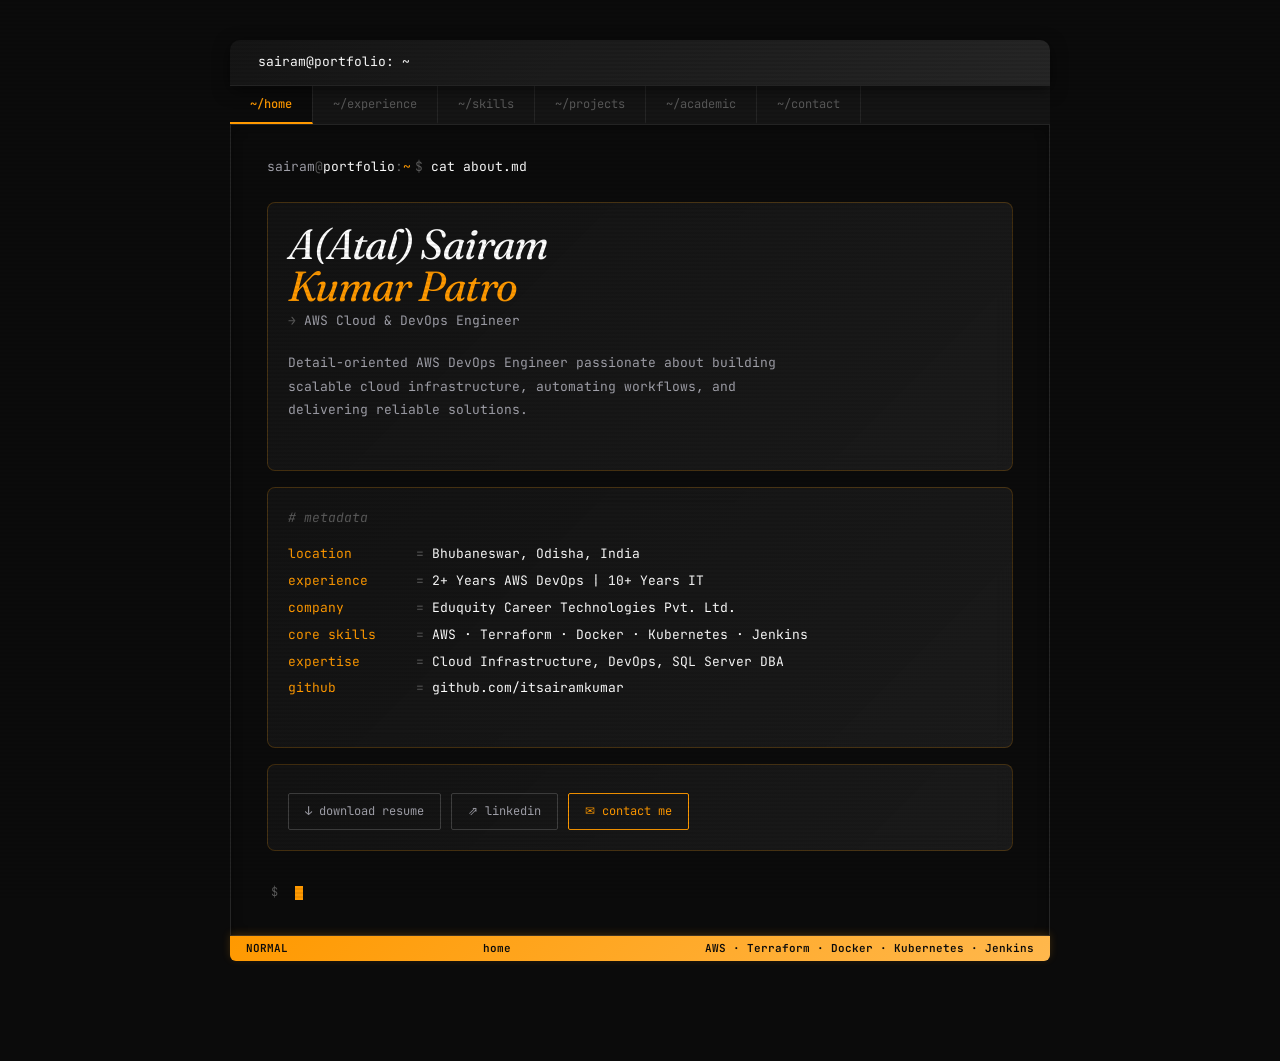
==== index.html @ fd3209c2 "Updated portfolio design" ====
<!DOCTYPE html>
<html lang="en">
<head>
<meta charset="UTF-8">
<meta name="viewport" content="width=device-width, initial-scale=1.0">
<title>sairam@portfolio:~$</title>
<link href="https://fonts.googleapis.com/css2?family=JetBrains+Mono:ital,wght@0,300;0,400;0,600;0,700;1,400&family=Fraunces:ital,wght@0,300;1,300&display=swap" rel="stylesheet">
<link rel="stylesheet" href="assets/styles.css">
</head>
<body>

<div class="window">
  <div class="titlebar">
    <div class="dots">
      <div class="dot dot-r"></div>
      <div class="dot dot-y"></div>
      <div class="dot dot-g"></div>
    </div>
    <div class="title-text">sairam@portfolio: ~</div>
  </div>

  <div class="tabs">
    <button class="tab active" onclick="show('home', this)">~/home</button>
    <button class="tab" onclick="show('experience', this)">~/experience</button>
    <button class="tab" onclick="show('skills', this)">~/skills</button>
    <button class="tab" onclick="show('projects', this)">~/projects</button>
    <button class="tab" onclick="show('academic', this)">~/academic</button>
    <button class="tab" onclick="show('contact', this)">~/contact</button>
  </div>

  <div class="terminal">

    <!-- HOME -->
    <div class="section active" id="home">
      <div class="prompt">
        <span class="prompt-user">sairam</span><span class="prompt-at">@</span><span class="prompt-host">portfolio</span><span class="prompt-sep">:</span><span class="prompt-path">~</span><span class="prompt-dollar">$</span>
        <span class="prompt-cmd">cat about.md</span>
      </div>
      <div class="card">
        <div class="big-name">A(Atal) Sairam<br><span>Kumar Patro</span></div>
        <div class="role-line">AWS Cloud & DevOps Engineer</div>
        <p class="bio">Detail-oriented AWS DevOps Engineer passionate about building scalable cloud infrastructure, automating workflows, and delivering reliable solutions.</p>
      </div>
      <div class="card">
        <div class="comment">metadata</div>
        <div class="kv-list">
          <div class="kv"><span class="kv-key">location</span><span class="kv-eq">=</span><span class="kv-val">Bhubaneswar, Odisha, India</span></div>
          <div class="kv"><span class="kv-key">experience</span><span class="kv-eq">=</span><span class="kv-val">2+ Years AWS DevOps | 10+ Years IT</span></div>
          <div class="kv"><span class="kv-key">company</span><span class="kv-eq">=</span><span class="kv-val">Eduquity Career Technologies Pvt. Ltd.</span></div>
          <div class="kv"><span class="kv-key">core skills</span><span class="kv-eq">=</span><span class="kv-val">AWS · Terraform · Docker · Kubernetes · Jenkins</span></div>
          <div class="kv"><span class="kv-key">expertise</span><span class="kv-eq">=</span><span class="kv-val">Cloud Infrastructure, DevOps, SQL Server DBA</span></div>
          <div class="kv"><span class="kv-key">github</span><span class="kv-eq">=</span><span class="kv-val"><a href="https://github.com/itsairamkumar" target="_blank">github.com/itsairamkumar</a></span></div>
        </div>
      </div>
      <div class="card">
        <div class="actions">
          <a href="sairam_kumar_cv.pdf" download="sairam_kumar_cv.pdf" class="cmd-btn cmd-btn-secondary">↓ download resume</a>
          <a href="https://linkedin.com/in/isairamkumar" target="_blank" class="cmd-btn cmd-btn-secondary">⇗ linkedin</a>
          <a href="mailto:itsairamkumar@gmail.com" class="cmd-btn cmd-btn-primary">✉ contact me</a>
        </div>
      </div>
      <div style="margin-top:32px; color: var(--dim); font-size: 12px;"><span class="prompt-dollar">$</span> <span class="blink"></span></div>
    </div>

    <!-- EXPERIENCE -->
    <div class="section" id="experience">
      <div class="prompt">
        <span class="prompt-user">sairam</span><span class="prompt-at">@</span><span class="prompt-host">portfolio</span><span class="prompt-sep">:</span><span class="prompt-path">~/experience</span><span class="prompt-dollar">$</span>
        <span class="prompt-cmd">cat career_journey.log</span>
      </div>
      <div class="exp-block">
        <div class="exp-title-line"><span class="exp-role">AWS Cloud & DevOps Engineer | SQL Server DBA</span><span class="exp-period">Jan 2024 – Present</span></div>
        <div class="exp-company">Eduquity Career Technologies Pvt. Ltd. · Bhubaneswar, Odisha</div>
        <ul class="exp-points">
          <li>Architected and deployed scalable multi-tier AWS environments using EC2, ALB, Auto Scaling, VPCs with IAM policies and CloudWatch monitoring</li>
          <li>Automated infrastructure provisioning using Terraform, reducing manual deployment effort and improving consistency</li>
          <li>Designed and maintained CI/CD pipelines using Jenkins, GitHub Actions, and Git for reliable releases</li>
          <li>Containerized applications with Docker and deployed on AWS ECS/EKS, improving scalability and portability</li>
          <li>Led on-premises SQL Server migrations to AWS with near-zero downtime and zero data loss</li>
          <li>Administered SQL Server 2016/2019 databases supporting 6,000+ users across production environments</li>
          <li>Implemented Always On Availability Groups, Database Mirroring, and Log Shipping for disaster recovery</li>
          <li>Optimized SQL Server performance through indexing, execution plan analysis, and proactive monitoring</li>
        </ul>
      </div>
      <hr class="divider">
      <div class="exp-block">
        <div class="exp-title-line"><span class="exp-role">Sr. Executive – IT Infrastructure & Operations</span><span class="exp-period">Dec 2015 – Present</span></div>
        <div class="exp-company">Eduquity Career Technologies Pvt. Ltd. · Bhubaneswar, Odisha</div>
        <ul class="exp-points">
          <li>Managed end-to-end IT infrastructure for 7,000+ users across multiple locations, improving system reliability by 35%</li>
          <li>Supervised cross-functional team of 15 outsourced engineers and 4 junior associates, streamlining workflow and service delivery</li>
          <li>Deployed and configured physical and virtual servers, enhancing infrastructure scalability and availability</li>
          <li>Designed and maintained VMware-based virtualization infrastructure with optimized resource allocation</li>
          <li>Configured routing, switching, VPN, and SonicWall Firewall policies for 1,000+ devices</li>
          <li>Managed hybrid on-premise and AWS cloud environments for extended infrastructure scalability</li>
          <li>Developed SOPs and delivered technical training to 40+ staff members, improving onboarding efficiency by 30%</li>
          <li>Coordinated with clients and internal stakeholders to capture requirements and align delivery expectations</li>
        </ul>
      </div>
      <div style="color: var(--dim); font-size: 12px; margin-top: 16px;"><span class="prompt-dollar">$</span> <span class="blink"></span></div>
    </div>

    <!-- SKILLS -->
    <div class="section" id="skills">
      <div class="prompt">
        <span class="prompt-user">sairam</span><span class="prompt-at">@</span><span class="prompt-host">portfolio</span><span class="prompt-sep">:</span><span class="prompt-path">~/skills</span><span class="prompt-dollar">$</span>
        <span class="prompt-cmd">ls -la skills/</span>
      </div>
      <div class="skill-block">
        <div class="skill-category">cloud & aws</div>
        <div class="skill-tags">
          <span class="stag stag-cloud">EC2</span><span class="stag stag-cloud">VPC</span><span class="stag stag-cloud">IAM</span><span class="stag stag-cloud">S3</span><span class="stag stag-cloud">RDS</span><span class="stag stag-cloud">ECS</span><span class="stag stag-cloud">EKS</span><span class="stag stag-cloud">Lambda</span><span class="stag stag-cloud">ALB</span><span class="stag stag-cloud">Auto Scaling</span><span class="stag stag-cloud">CloudWatch</span>
        </div>
      </div>
      <div class="skill-block">
        <div class="skill-category">infrastructure as code</div>
        <div class="skill-tags">
          <span class="stag stag-cloud">Terraform</span><span class="stag stag-cloud">AWS CloudFormation</span>
        </div>
      </div>
      <div class="skill-block">
        <div class="skill-category">ci/cd & devops</div>
        <div class="skill-tags">
          <span class="stag stag-devops">Jenkins</span><span class="stag stag-devops">GitHub Actions</span><span class="stag stag-devops">Git</span><span class="stag stag-devops">Automated Pipelines</span>
        </div>
      </div>
      <div class="skill-block">
        <div class="skill-category">containers & orchestration</div>
        <div class="skill-tags">
          <span class="stag stag-cloud">Docker</span><span class="stag stag-cloud">Kubernetes (EKS)</span><span class="stag stag-cloud">Amazon ECR</span>
        </div>
      </div>
      <div class="skill-block">
        <div class="skill-category">operating systems & scripting</div>
        <div class="skill-tags">
          <span class="stag stag-java">Linux (Ubuntu/CentOS)</span><span class="stag stag-java">Bash</span><span class="stag stag-java">Python (Basic)</span>
        </div>
      </div>
      <div class="skill-block">
        <div class="skill-category">databases</div>
        <div class="skill-tags">
          <span class="stag stag-db">SQL Server 2016/2019</span><span class="stag stag-db">RDS</span><span class="stag stag-db">MySQL</span><span class="stag stag-db">PostgreSQL</span><span class="stag stag-db">MongoDB</span>
        </div>
      </div>
      <div class="skill-block">
        <div class="skill-category">database ha/dr</div>
        <div class="skill-tags">
          <span class="stag stag-db">Always On Availability Groups</span><span class="stag stag-db">Database Mirroring</span><span class="stag stag-db">Log Shipping</span><span class="stag stag-db">Backup & Recovery</span>
        </div>
      </div>
      <div class="skill-block">
        <div class="skill-category">networking & security</div>
        <div class="skill-tags">
          <span class="stag stag-sec">IAM</span><span class="stag stag-sec">Security Groups</span><span class="stag stag-sec">NACLs</span><span class="stag stag-sec">VPC</span><span class="stag stag-sec">DNS</span><span class="stag stag-sec">DHCP</span><span class="stag stag-sec">TCP/IP</span><span class="stag stag-sec">VPN</span>
        </div>
      </div>
      <div class="skill-block">
        <div class="skill-category">monitoring & observability</div>
        <div class="skill-tags">
          <span class="stag stag-devops">AWS CloudWatch</span><span class="stag stag-devops">SQL Server Monitoring</span><span class="stag stag-devops">Alerting</span>
        </div>
      </div>
      <div class="skill-block">
        <div class="skill-category">virtualization</div>
        <div class="skill-tags">
          <span class="stag stag-tools">VMware</span><span class="stag stag-tools">Hyper-V</span><span class="stag stag-tools">Virtual Machine Mgmt</span>
        </div>
      </div>
      <div class="skill-block">
        <div class="skill-category">additional expertise</div>
        <div class="skill-tags">
          <span class="stag stag-tools">SOP Creation</span><span class="stag stag-tools">Documentation</span><span class="stag stag-tools">Root Cause Analysis</span><span class="stag stag-tools">Team Leadership (15+ engineers)</span><span class="stag stag-tools">Stakeholder Coordination</span>
        </div>
      </div>
      <div style="color: var(--dim); font-size: 12px; margin-top: 16px;"><span class="prompt-dollar">$</span> <span class="blink"></span></div>
    </div>

<!-- PROJECTS -->
<div class="section" id="projects">
  <div class="prompt">
    <span class="prompt-user">sairam</span><span class="prompt-at">@</span><span class="prompt-host">portfolio</span><span class="prompt-sep">:</span><span class="prompt-path">~/projects</span><span class="prompt-dollar">$</span>
    <span class="prompt-cmd">git log --oneline --all</span>
  </div>

  <!-- Project 01 -->
  <div class="project-block" data-num="project/01">
    <div class="project-name">
      AWS Cloud Infrastructure with CI/CD Pipeline
    </div>

    <p class="project-desc">
      Designed and provisioned a highly available 3-tier AWS architecture using
      EC2, RDS, ALB, and Auto Scaling with Terraform. Built automated CI/CD
      pipelines using Jenkins, Docker, and Amazon ECR to streamline deployments
      and improve reliability.
    </p>

    <div class="project-stack">
      <span class="stack-chip">AWS EC2</span>
      <span class="stack-chip">RDS</span>
      <span class="stack-chip">Terraform</span>
      <span class="stack-chip">Jenkins</span>
      <span class="stack-chip">Docker</span>
      <span class="stack-chip">Amazon ECR</span>
      <span class="stack-chip">CloudWatch</span>
    </div>
  </div>

  <!-- Project 02 -->
  <div class="project-block" data-num="project/02">
    <div class="project-name">
      Evaluation Platform
    </div>

    <p class="project-desc">
      Maintained .NET applications and SQL Server databases used for university examination systems. Worked on database monitoring, backup and recovery processes, and ensuring reliable system availability during critical exam periods.
    </p>

    <div class="project-stack">
      <span class="stack-chip">SQL Server 2016/2019</span>
      <span class="stack-chip">IIS</span>
      <span class="stack-chip">FTP</span>
      <span class="stack-chip">High Availability</span>
      <span class="stack-chip">Disaster Recovery</span>
      <span class="stack-chip">Query Optimization</span>
    </div>
  </div>

  <!-- Project 03
  <div class="project-block" data-num="project/03">
    <div class="project-name">
      #
    </div>

    <p class="project-desc">
        #
    </p>

    <div class="project-stack">
      <span class="stack-chip">Linux</span>
      <span class="stack-chip">#</span>
      <span class="stack-chip">#</span>
      <span class="stack-chip">#</span>
      <span class="stack-chip">#</span>
      <span class="stack-chip">#</span>
    </div>
  </div> -->

  <div style="color: var(--dim); font-size: 12px; margin-top: 16px;">
    <span class="prompt-dollar">$</span>
    <span class="blink"></span>
  </div>
</div>

    <!-- ACADEMIC -->
    <div class="section" id="academic">
      <div class="prompt">
        <span class="prompt-user">sairam</span><span class="prompt-at">@</span><span class="prompt-host">portfolio</span><span class="prompt-sep">:</span><span class="prompt-path">~/academic</span><span class="prompt-dollar">$</span>
        <span class="prompt-cmd">cat education.log</span>
      </div>
      <div class="card">
        <div class="comment">education</div>
        <div class="cert-line">
          <span class="cert-badge">EDU</span>
          <div><div class="cert-name">MCA - Cloud Computing</div><div class="cert-detail">Manipal University, Jaipur · Expected 08/2026</div></div>
        </div>
        <div class="cert-line">
          <span class="cert-badge">EDU</span>
          <div><div class="cert-name">BCA</div><div class="cert-detail">Berhampur University, Odisha · Graduated · 2015</div></div>
        </div>
      </div>
      <div class="card">
        <div class="comment">certifications</div>
        <div class="cert-line">
          <span class="cert-badge">CERT</span>
          <div><div class="cert-name">SQL Database Developer</div><div class="cert-detail">Brainwave Matrix Solutions (Remote) · Feb–Apr 2025</div></div>
        </div>
        <div class="cert-line">
          <span class="cert-badge">CERT</span>
          <div><div class="cert-name">Tata iQ Data Analytics Job Simulation</div><div class="cert-detail">Forage · May 2026</div></div>
        </div>
      </div>
      <div class="card">
        <div style="margin-top: 0;">
          <a href="sairam_kumar_cv.pdf" download="sairam_kumar_cv.pdf" class="cmd-btn cmd-btn-primary">↓ download resume</a>
        </div>
      </div>
      <div style="color: var(--dim); font-size: 12px; margin-top: 16px;"><span class="prompt-dollar">$</span> <span class="blink"></span></div>
    </div>
<div class="section" id="contact">
  <div class="prompt">
    <span class="prompt-user">sairam</span><span class="prompt-at">@</span><span class="prompt-host">portfolio</span><span class="prompt-sep">:</span><span class="prompt-path">~/contact</span><span class="prompt-dollar">$</span>
    <span class="prompt-cmd">cat contact.json</span>
  </div>

  <div class="card" style="margin-bottom:20px;">
    <div class="contact-line"><span class="c-icon">✉</span><span class="c-label">email</span><span class="c-val"><a href="mailto:itsairamkumar@gmail.com">itsairamkumar@gmail.com</a></span></div>
    <div class="contact-line"><span class="c-icon">☏</span><span class="c-label">phone</span><span class="c-val"><a href="tel:+917504541161">+91-750-454-1161</a></span></div>
    <div class="contact-line"><span class="c-icon">⇗</span><span class="c-label">linkedin</span><span class="c-val"><a href="https://linkedin.com/in/isairamkumar" target="_blank">linkedin.com/in/isairamkumar</a></span></div>
    <div class="contact-line"><span class="c-icon">◎</span><span class="c-label">location</span><span class="c-val">Bhubaneswar, Odisha, India</span></div>
    <div class="contact-line"><span class="c-icon">🌐</span><span class="c-label">website</span><span class="c-val"><a href="https://itsairamkumar.github.io/portfolio/" target="_blank">isairamkumar.com</a></span></div>
  </div>

  <!-- CTA -->
  <div class="card cta-card">
    <div class="prompt" style="margin-bottom:10px;">
      <span class="prompt-dollar">$</span>
      <span class="prompt-cmd">status --availability</span>
    </div>

    <div class="cta-text">
      ✓ Open to DevOps, Cloud, Linux, Software Engineer, Database admin, and Infrastructure opportunities.
    </div>

    <div class="cta-text">
      ✓ Available for full-time roles, and freelance projects.
    </div>
  </div>

  <div style="color: var(--dim); font-size: 12px; margin-top: 24px;">
    <span class="prompt-dollar">$</span>
    <span class="blink"></span>
  </div>
</div>

  </div>

  <div class="statusbar">
    <span id="status-mode">NORMAL</span>
    <span id="status-file">home</span>
    <span>AWS · Terraform · Docker · Kubernetes · Jenkins</span>
  </div>
</div>

<script src="assets/script.js"></script>
</body>
</html>
---- assets/styles.css ----
*, *::before, *::after { box-sizing: border-box; margin: 0; padding: 0; }

:root {
  --bg: #0B0B0B;
  --panel: #151515;
  --border: #262626;
  --text: #FFFFFF;
  --dim: #A1A1AA;
  --accent: #FF9900;
  --accent-light: #FFB84D;
  --secondary: #A1A1AA;
}

/* Monochrome palette for premium dark luxury */
--bg-dark: #050810;
--bg-premium: #151515;
--bg-card: #1a1a1a;
--border-premium: #262626;
--text-primary: #FFFFFF;
--text-secondary: #A1A1AA;
--text-dim: #5A5A5A;
--accent-gold: #FF9900;
--accent-silver: #A1A1AA;

html { scroll-behavior: smooth; }

body {
  background: var(--bg);
  color: var(--text);
  font-family: 'JetBrains Mono', monospace;
  font-size: 13px;
  line-height: 1.6;
  min-height: 100vh;
  overflow-x: hidden;
}

body::after {
  content: '';
  position: fixed;
  inset: 0;
  background: repeating-linear-gradient(
    0deg, transparent, transparent 2px,
    rgba(0,0,0,0.07) 2px, rgba(0,0,0,0.07) 4px
  );
  pointer-events: none;
  z-index: 9999;
}

.window {
  max-width: 860px;
  margin: 40px auto;
  padding: 0 20px 60px;
}

.titlebar {
  background: linear-gradient(135deg, #151515 0%, #262626 100%);
  border-radius: 10px 10px 0 0;
  padding: 12px 16px;
  display: flex;
  align-items: center;
  gap: 12px;
  position: sticky;
  top: 0;
  z-index: 100;
  border-bottom: 1px solid var(--border);
  box-shadow: 0 4px 16px rgba(0, 0, 0, 0.5);
}

.section { display: none; }
.section.active { display: block; }

.section-title {
  font-size: 18px;
  font-weight: 600;
  color: #ffffff;
  letter-spacing: 0.05em;
}

/* Card Styling */
.card {
  background: linear-gradient(135deg, rgba(21, 21, 21, 0.8) 0%, rgba(38, 38, 38, 0.6) 100%);
  border: 1px solid rgba(255, 153, 0, 0.2);
  border-radius: 8px;
  padding: 20px;
  margin-bottom: 16px;
  transition: all 0.3s cubic-bezier(0.23, 1, 0.320, 1);
  backdrop-filter: blur(10px);
  animation: slideInUp 0.5s ease-out;
}

.card:hover {
  border-color: #FF9900;
  background: linear-gradient(135deg, rgba(21, 21, 21, 0.95) 0%, rgba(38, 38, 38, 0.85) 100%);
  box-shadow: 0 8px 24px rgba(255, 153, 0, 0.15);
  transform: translateY(-4px);
}

.card-header {
  display: flex;
  justify-content: space-between;
  align-items: flex-start;
  margin-bottom: 12px;
}

.card-title {
  font-size: 15px;
  font-weight: 600;
  color: #f0f0f0;
}

.card-meta {
  font-size: 12px;
  color: #FF9900;
}

.card-subtitle {
  font-size: 13px;
  color: #FF9900;
  margin-bottom: 8px;
}

.card-content {
  color: #A1A1AA;
  line-height: 1.7;
  font-size: 13px;
}

.prompt {
  display: flex;
  align-items: baseline;
  gap: 0;
  margin-bottom: 24px;
  flex-wrap: wrap;
}

.prompt-user { color: #A1A1AA; }
.prompt-at { color: #5A5A5A; }
.prompt-host { color: #FFFFFF; }
.prompt-sep { color: #5A5A5A; }
.prompt-path { color: #FF9900; }
.prompt-dollar { color: #5A5A5A; margin-left: 4px; margin-right: 8px; }
.prompt-cmd { color: #FFFFFF; }

.output { margin-bottom: 28px; }

.comment { color: #5A5A5A; font-style: italic; margin-bottom: 16px; }
.comment::before { content: '# '; }

.big-name {
  font-family: 'Fraunces', serif;
  font-style: italic;
  font-size: clamp(38px, 8vw, 42px);
  font-weight: 400;
  line-height: 1;
  color: #FFFFFF;
  margin-bottom: 4px;
  letter-spacing: -1px;
}
.big-name span { color: #FF9900; }

.role-line { font-size: 13px; color: #A1A1AA; margin-bottom: 20px; }
.role-line::before { content: '→ '; color: #5A5A5A; }

.bio { color: #A1A1AA; max-width: 500px; line-height: 1.8; margin-bottom: 28px; font-size: 13px; }

.kv-list { margin-bottom: 28px; }
.kv { display: flex; gap: 0; margin-bottom: 6px; align-items: baseline; }
.kv-key { color: #FF9900; min-width: 120px; }
.kv-eq { color: #5A5A5A; margin: 0 8px; }
.kv-val { color: #FFFFFF; }
.kv-val a { color: #FFFFFF; text-decoration: none; }
.kv-val a:hover { color: #FF9900; text-decoration: underline; }

.actions { display: flex; gap: 10px; flex-wrap: wrap; margin-top: 8px; }

.cmd-btn {
  display: inline-flex;
  align-items: center;
  gap: 6px;
  padding: 8px 16px;
  font-family: 'JetBrains Mono', monospace;
  font-size: 12px;
  text-decoration: none;
  border: 1px solid;
  cursor: pointer;
  transition: all 0.15s;
  background: transparent;
}
.cmd-btn-primary { border-color: #FF9900; color: #FF9900; }
.cmd-btn-primary:hover { background: #FF9900; color: #0B0B0B; }
.cmd-btn-secondary { border-color: #404040; color: #A1A1AA; }
.cmd-btn-secondary:hover { border-color: #A1A1AA; color: #FFFFFF; }

.blink {
  display: inline-block;
  width: 8px; height: 14px;
  background: #FF9900;
  animation: blink 1s step-end infinite;
  vertical-align: middle;
  margin-left: 2px;
}
@keyframes blink { 50% { opacity: 0; } }

.exp-block { margin-bottom: 32px; }
.exp-block::before {
  content: '';
  position: absolute;
  left: -25px;
  top: 0;
  bottom: 0;
  width: 2px;
  background: linear-gradient(to bottom, #FF9900, transparent);
}
.exp-block {
  position: relative;
  padding-left: 30px;
}
.exp-block::after {
  content: '';
  position: absolute;
  left: -31px;
  top: 8px;
  width: 12px;
  height: 12px;
  background: #FF9900;
  border: 2px solid var(--bg);
  border-radius: 50%;
  box-shadow: 0 0 0 4px rgba(255, 153, 0, 0.2);
}
.exp-title-line { display: flex; justify-content: space-between; align-items: baseline; flex-wrap: wrap; gap: 8px; margin-bottom: 4px; }
.exp-role { font-size: 14px; font-weight: 600; color: #FFFFFF; }
.exp-period { font-size: 11px; color: #5A5A5A; }
.exp-company { color: #FF9900; font-size: 12px; margin-bottom: 10px; }
.exp-company::before { content: '@ '; color: #5A5A5A; }
.exp-points { list-style: none; padding: 0; }
.exp-points li { color: #D0D0D0; font-size: 12px; line-height: 1.7; padding-left: 16px; position: relative; margin-bottom: 3px; }
.exp-points li::before { content: '▸'; position: absolute; left: 0; color: #FF9900; font-size: 10px; top: 2px; }

.divider { border: none; border-top: 1px solid rgba(255, 153, 0, 0.1); margin: 24px 0; }

.skill-block { margin-bottom: 20px; }
.skill-block {
  background: linear-gradient(135deg, rgba(21, 21, 21, 0.8) 0%, rgba(38, 38, 38, 0.6) 100%);
  border: 1px solid rgba(255, 153, 0, 0.2);
  border-radius: 8px;
  padding: 18px 20px;
  transition: all 0.3s cubic-bezier(0.23, 1, 0.320, 1);
  backdrop-filter: blur(10px);
}

.skill-block:hover {
  border-color: #FF9900;
  background: linear-gradient(135deg, rgba(21, 21, 21, 0.95) 0%, rgba(38, 38, 38, 0.85) 100%);
  box-shadow: 0 8px 24px rgba(255, 153, 0, 0.15);
}
.skill-category { color: #A1A1AA; font-size: 11px; margin-bottom: 8px; letter-spacing: 0.05em; }
.skill-category::before { content: '['; color: #5A5A5A; }
.skill-category::after { content: ']'; color: #5A5A5A; }
.skill-tags { display: flex; flex-wrap: wrap; gap: 8px; }
.stag { 
  padding: 6px 14px;
  font-size: 12px;
  border: 1.5px solid;
  transition: all 0.3s cubic-bezier(0.23, 1, 0.320, 1);
  border-radius: 6px;
  font-weight: 500;
  cursor: pointer;
  position: relative;
  overflow: hidden;
}

.stag::before {
  content: '';
  position: absolute;
  top: 0;
  left: -100%;
  width: 100%;
  height: 100%;
  background: rgba(155, 139, 168, 0.1);
  transition: left 0.3s ease;
  border-radius: 6px;
  z-index: -1;
}

.stag:hover::before {
  left: 0;
}

.stag-java { border-color: #60606040; color: #A1A1AA; }
.stag-java:hover { 
  color: #FF9900;
  border-color: #FF9900;
  transform: translateY(-2px);
  box-shadow: 0 4px 12px rgba(255, 153, 0, 0.2);
}

.stag-cloud { border-color: #60606040; color: #A1A1AA; }
.stag-cloud:hover { 
  color: #FF9900;
  border-color: #FF9900;
  transform: translateY(-2px);
  box-shadow: 0 4px 12px rgba(255, 153, 0, 0.2);
}

.stag-db { border-color: #60606040; color: #A1A1AA; }
.stag-db:hover { 
  color: #FF9900;
  border-color: #FF9900;
  transform: translateY(-2px);
  box-shadow: 0 4px 12px rgba(255, 153, 0, 0.2);
}

.stag-devops { border-color: #60606040; color: #A1A1AA; }
.stag-devops:hover { 
  color: #FF9900;
  border-color: #FF9900;
  transform: translateY(-2px);
  box-shadow: 0 4px 12px rgba(255, 153, 0, 0.2);
}

.stag-sec { border-color: #60606040; color: #A1A1AA; }
.stag-sec:hover { 
  color: #FF9900;
  border-color: #FF9900;
  transform: translateY(-2px);
  box-shadow: 0 4px 12px rgba(255, 153, 0, 0.2);
}

.stag-tools { border-color: #60606040; color: #A1A1AA; }
.stag-tools:hover { 
  color: #FF9900;
  border-color: #FF9900;
  transform: translateY(-2px);
  box-shadow: 0 4px 12px rgba(255, 153, 0, 0.2);
}

.project-block { 
  border: 1.5px solid rgba(255, 153, 0, 0.2); 
  padding: 24px; 
  margin-bottom: 16px; 
  transition: all 0.3s cubic-bezier(0.23, 1, 0.320, 1); 
  position: relative; 
  border-radius: 8px;
  background: linear-gradient(135deg, rgba(21, 21, 21, 0.8) 0%, rgba(38, 38, 38, 0.6) 100%);
  backdrop-filter: blur(10px);
}
.project-block:hover { 
  border-color: #FF9900; 
  background: linear-gradient(135deg, rgba(21, 21, 21, 0.95) 0%, rgba(38, 38, 38, 0.85) 100%);
  box-shadow: 0 12px 32px rgba(255, 153, 0, 0.2);
  transform: translateY(-6px);
}
.project-block::before { content: attr(data-num); position: absolute; top: -1px; right: 16px; background: var(--bg); padding: 0 6px; font-size: 10px; color: #5A5A5A; }
.project-name { font-size: 14px; font-weight: 600; color: #FFFFFF; margin-bottom: 6px; }
.project-desc { color: #A1A1AA; font-size: 12px; line-height: 1.7; margin-bottom: 12px; }
.project-stack { display: flex; flex-wrap: wrap; gap: 6px; }
.stack-chip { font-size: 10px; color: #A1A1AA; border: 1px solid #60606030; padding: 2px 8px; }

.contact-line { display: flex; align-items: center; gap: 12px; padding: 12px 0; border-bottom: 1px solid var(--border); font-size: 12px; }
.contact-line:last-child { border-bottom: none; }
.c-icon { color: #FF9900; width: 20px; text-align: center; }
.c-label { color: #5A5A5A; width: 80px; }
.c-val a { color: #FFFFFF; text-decoration: none; }
.c-val a:hover { color: #FF9900; }
.c-val { color: #FFFFFF; }

.cert-line { display: flex; gap: 12px; padding: 10px 0; border-bottom: 1px solid var(--border); align-items: baseline; }
.cert-line:last-child { border-bottom: none; }
.cert-badge { font-size: 10px; padding: 2px 8px; border: 1px solid #FF9900; color: #FF9900; white-space: nowrap; }
.cert-name { color: #FFFFFF; font-size: 12px; }
.cert-detail { color: #5A5A5A; font-size: 11px; margin-top: 2px; }

.statusbar {
  background: linear-gradient(135deg, #FF9900 0%, #FFB84D 100%);
  color: #0B0B0B;
  font-size: 11px;
  padding: 4px 16px;
  display: flex;
  justify-content: space-between;
  border-radius: 0 0 6px 6px;
  font-weight: 600;
  box-shadow: 0 -2px 8px rgba(255, 153, 0, 0.2);
}

@keyframes slideInUp {
  from {
    opacity: 0;
    transform: translateY(20px);
  }
  to {
    opacity: 1;
    transform: translateY(0);
  }
}

@keyframes cardHover {
  0% { transform: translateY(0); }
  100% { transform: translateY(-4px); }
}

@keyframes pulseGlow {
  0%, 100% { box-shadow: 0 0 20px rgba(255, 153, 0, 0.3); }
  50% { box-shadow: 0 0 30px rgba(255, 153, 0, 0.5); }
}

@keyframes fadeIn {
  from { opacity: 0; transform: translateY(8px); }
  to { opacity: 1; transform: translateY(0); }
}
.section.active > * { animation: fadeIn 0.3s ease both; }
.section.active > *:nth-child(2) { animation-delay: 0.05s; }
.section.active > *:nth-child(3) { animation-delay: 0.1s; }
.section.active > *:nth-child(4) { animation-delay: 0.15s; }
.section.active > *:nth-child(5) { animation-delay: 0.2s; }

@keyframes glow {
  0%, 100% { box-shadow: 0 0 8px rgba(212, 175, 55, 0.1); }
  50% { box-shadow: 0 0 16px rgba(212, 175, 55, 0.2); }
}

.window {
  max-width: 860px;
  margin: 40px auto;
  padding: 0 20px 60px;
}

.tabs {
  display: flex;
  background: #151515;
  border-bottom: 1px solid var(--border);
  overflow-x: auto;
}

.tab {
  padding: 10px 20px;
  font-size: 12px;
  color: #5A5A5A;
  cursor: pointer;
  border-right: 1px solid var(--border);
  transition: all 0.2s ease;
  white-space: nowrap;
  background: transparent;
  border-top: none;
  border-left: none;
  border-bottom: 2px solid transparent;
  font-family: 'JetBrains Mono', monospace;
}

.tab:hover { 
  color: #FF9900;
  background: rgba(255, 153, 0, 0.03);
}

.tab.active { 
  color: #FF9900;
  background: var(--bg);
  border-bottom-color: #FF9900;
  font-weight: 500;
}

.terminal {
  background: var(--bg);
  border: 1px solid var(--border);
  border-top: none;
  padding: 32px 36px;
  min-height: 500px;
  box-shadow: inset 0 2px 12px rgba(0, 0, 0, 0.3);
}

.cmd-btn {
  display: inline-flex;
  align-items: center;
  gap: 6px;
  padding: 8px 16px;
  font-family: 'JetBrains Mono', monospace;
  font-size: 12px;
  text-decoration: none;
  border: 1px solid;
  cursor: pointer;
  transition: all 0.2s ease;
  background: transparent;
  border-radius: 2px;
}

.cmd-btn-primary { 
  border-color: #FF9900;
  color: #FF9900;
}

.cmd-btn-primary:hover { 
  background: #FF9900;
  color: #0B0B0B;
  box-shadow: 0 4px 12px rgba(255, 153, 0, 0.3);
  transform: translateY(-2px);
}

.cmd-btn-secondary { 
  border-color: #404040;
  color: #A1A1AA;
}

.cmd-btn-secondary:hover { 
  border-color: #A1A1AA;
  color: #FFFFFF;
  box-shadow: 0 2px 8px rgba(161, 161, 170, 0.15);
  transform: translateY(-1px);
}

@media (max-width: 600px) {
  .terminal { padding: 20px 18px; }
  .window { margin: 0; padding: 0 0 40px; animation: none; }
  .titlebar { border-radius: 0; }
  .kv-key { min-width: 90px; }
}
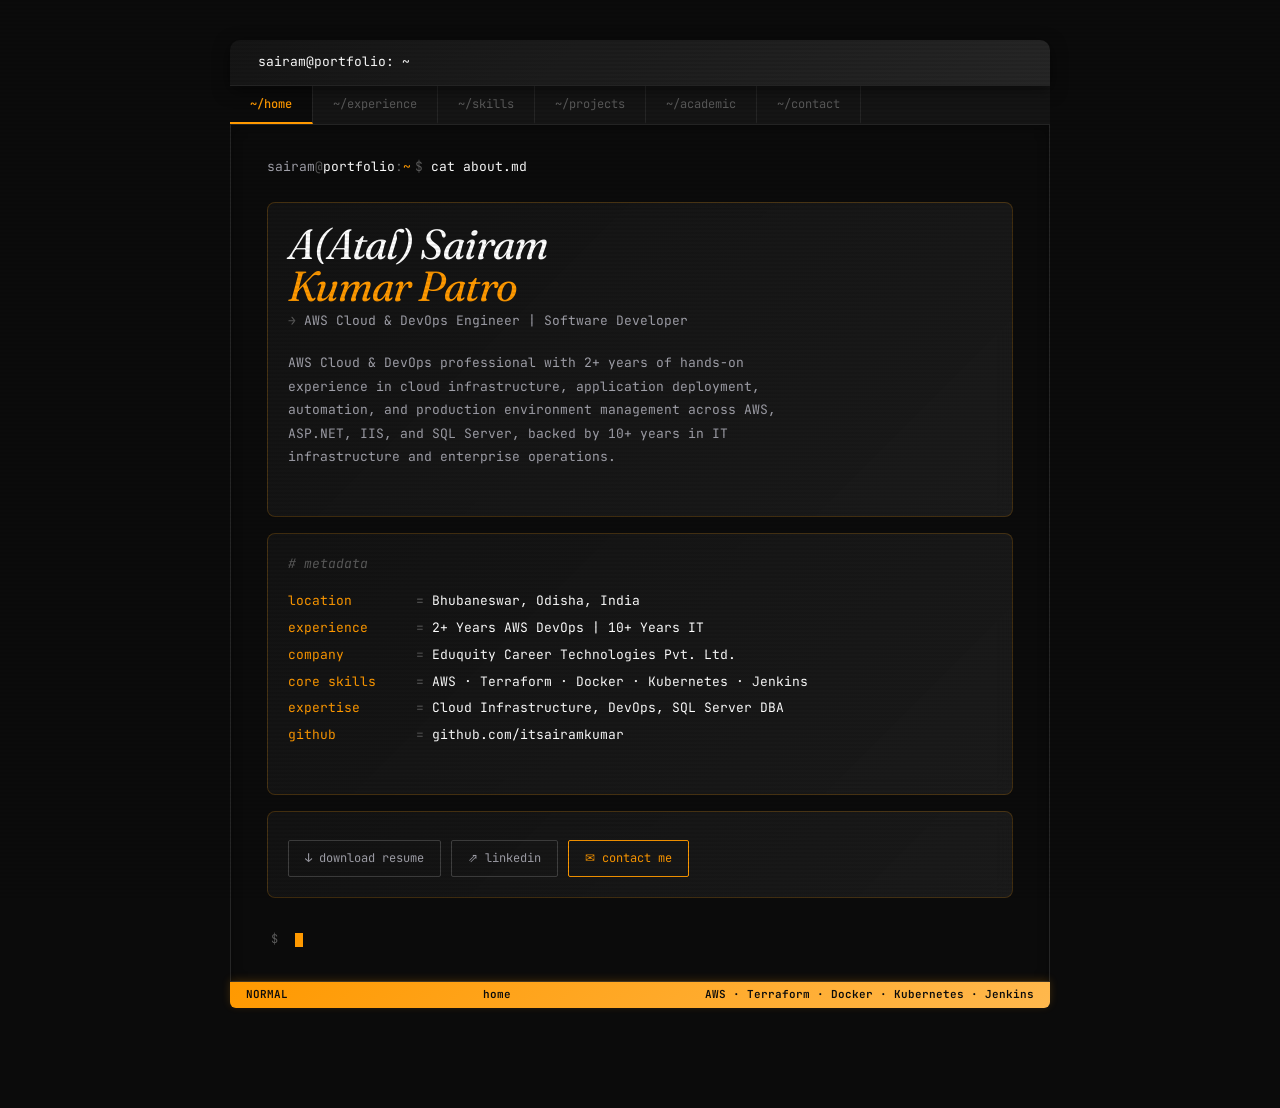
==== commit b4129b37: "Update index.html" ====
--- a/index.html
+++ b/index.html
@@ -38,8 +38,8 @@
       </div>
       <div class="card">
         <div class="big-name">A(Atal) Sairam<br><span>Kumar Patro</span></div>
-        <div class="role-line">AWS Cloud & DevOps Engineer</div>
-        <p class="bio">Detail-oriented AWS DevOps Engineer passionate about building scalable cloud infrastructure, automating workflows, and delivering reliable solutions.</p>
+        <div class="role-line">AWS Cloud & DevOps Engineer | Software Developer</div>
+        <p class="bio">AWS Cloud & DevOps professional with 2+ years of hands-on experience in cloud infrastructure, application deployment, automation, and production environment management across AWS, ASP.NET, IIS, and SQL Server, backed by 10+ years in IT infrastructure and enterprise operations.</p>
       </div>
       <div class="card">
         <div class="comment">metadata</div>
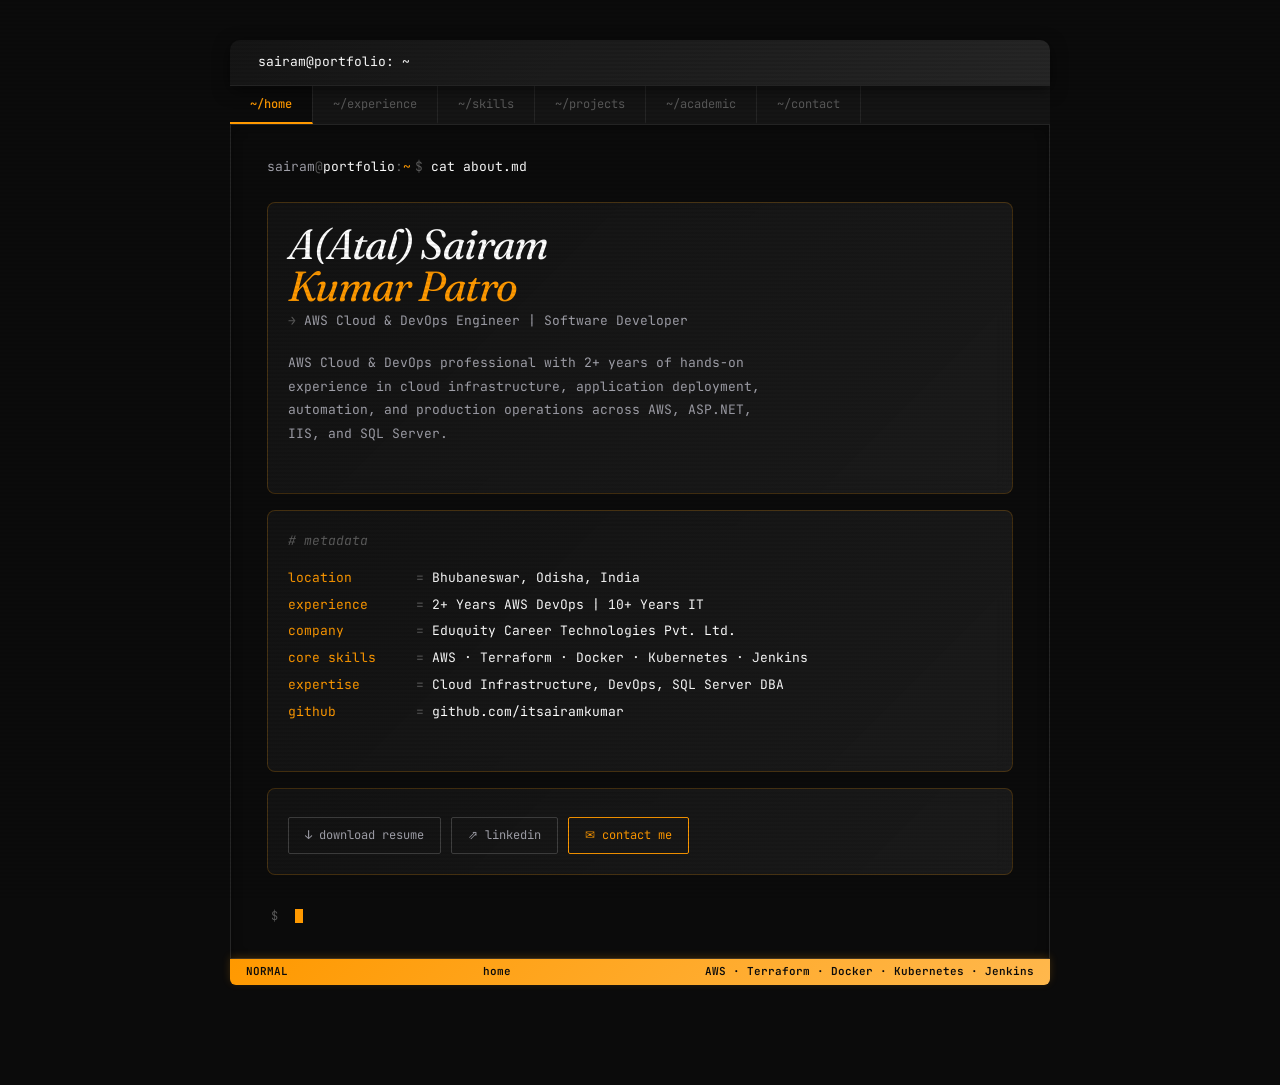
==== commit 4d82de54: "Updated portfolio index page" ====
--- a/index.html
+++ b/index.html
@@ -39,7 +39,7 @@
       <div class="card">
         <div class="big-name">A(Atal) Sairam<br><span>Kumar Patro</span></div>
         <div class="role-line">AWS Cloud & DevOps Engineer | Software Developer</div>
-        <p class="bio">AWS Cloud & DevOps professional with 2+ years of hands-on experience in cloud infrastructure, application deployment, automation, and production environment management across AWS, ASP.NET, IIS, and SQL Server, backed by 10+ years in IT infrastructure and enterprise operations.</p>
+        <p class="bio">AWS Cloud & DevOps professional with 2+ years of hands-on experience in cloud infrastructure, application deployment, automation, and production operations across AWS, ASP.NET, IIS, and SQL Server.</p>
       </div>
       <div class="card">
         <div class="comment">metadata</div>
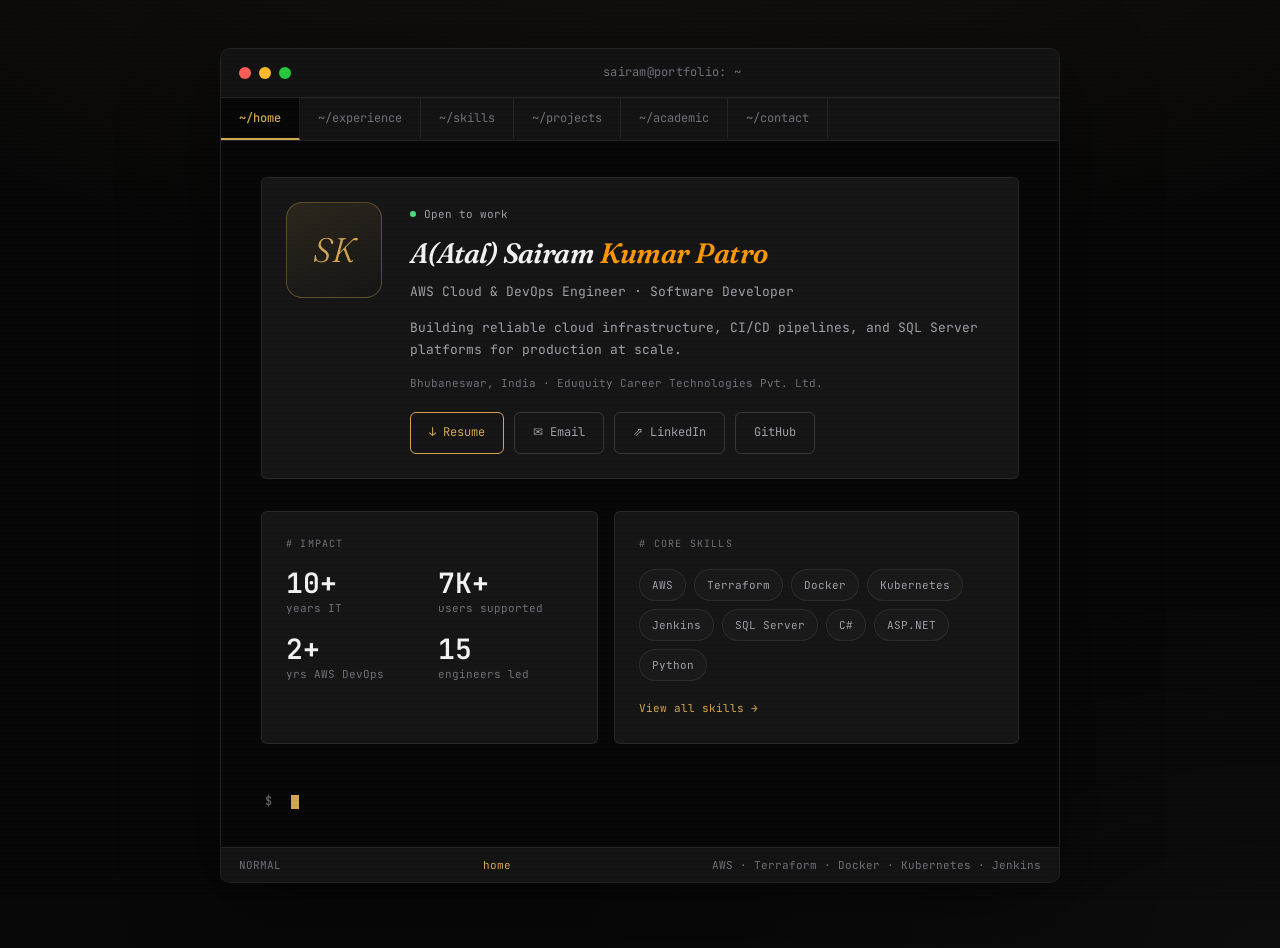
==== commit 9a286e91: "Updated portfolio design" ====
--- a/index.html
+++ b/index.html
@@ -1,334 +1,416 @@
 <!DOCTYPE html>
 <html lang="en">
 <head>
-<meta charset="UTF-8">
-<meta name="viewport" content="width=device-width, initial-scale=1.0">
-<title>sairam@portfolio:~$</title>
-<link href="https://fonts.googleapis.com/css2?family=JetBrains+Mono:ital,wght@0,300;0,400;0,600;0,700;1,400&family=Fraunces:ital,wght@0,300;1,300&display=swap" rel="stylesheet">
-<link rel="stylesheet" href="assets/styles.css">
+  <meta charset="UTF-8">
+  <meta name="viewport" content="width=device-width, initial-scale=1.0">
+  <title>A Sairam Kumar Patro | AWS DevOps Engineer &amp; Software Developer · Bhubaneswar</title>
+  <meta name="description" content="Portfolio of A Sairam Kumar Patro — AWS Cloud &amp; DevOps Engineer and SQL Server DBA in Bhubaneswar, India. 10+ years IT, Terraform, Docker, Kubernetes, Jenkins, CI/CD, and cloud infrastructure.">
+  <meta name="author" content="A Sairam Kumar Patro">
+  <meta name="robots" content="index, follow, max-image-preview:large">
+  <meta name="googlebot" content="index, follow">
+  <meta name="theme-color" content="#080808">
+  <link rel="canonical" href="https://itsairamkumar.github.io/portfolio/">
+
+  <!-- Favicon -->
+  <link rel="icon" href="assets/favicon.svg" type="image/svg+xml">
+  <link rel="apple-touch-icon" href="assets/og-image.png">
+
+  <!-- Open Graph (Facebook, LinkedIn, WhatsApp) -->
+  <meta property="og:type" content="website">
+  <meta property="og:locale" content="en_IN">
+  <meta property="og:site_name" content="Sairam Kumar Patro — Portfolio">
+  <meta property="og:url" content="https://itsairamkumar.github.io/portfolio/">
+  <meta property="og:title" content="A Sairam Kumar Patro | AWS DevOps Engineer &amp; Software Developer">
+  <meta property="og:description" content="AWS Cloud &amp; DevOps professional with 10+ years IT experience. Terraform, Docker, Kubernetes, Jenkins, SQL Server, and production cloud operations.">
+  <meta property="og:image" content="https://itsairamkumar.github.io/portfolio/assets/og-image.png">
+  <meta property="og:image:width" content="1200">
+  <meta property="og:image:height" content="630">
+  <meta property="og:image:alt" content="A Sairam Kumar Patro — AWS DevOps Engineer portfolio">
+
+  <!-- Twitter / X Card -->
+  <meta name="twitter:card" content="summary_large_image">
+  <meta name="twitter:title" content="A Sairam Kumar Patro | AWS DevOps Engineer &amp; SQL Server DBA">
+  <meta name="twitter:description" content="AWS Cloud &amp; DevOps · Terraform · Docker · Kubernetes · Jenkins · SQL Server. Based in Bhubaneswar, India.">
+  <meta name="twitter:image" content="https://itsairamkumar.github.io/portfolio/assets/og-image.png">
+  <meta name="twitter:image:alt" content="A Sairam Kumar Patro — AWS DevOps Engineer portfolio">
+
+  <link rel="alternate" hreflang="en" href="https://itsairamkumar.github.io/portfolio/">
+  <link rel="manifest" href="site.webmanifest">
+
+  <link rel="preconnect" href="https://fonts.googleapis.com">
+  <link rel="preconnect" href="https://fonts.gstatic.com" crossorigin>
+  <link href="https://fonts.googleapis.com/css2?family=JetBrains+Mono:ital,wght@0,300;0,400;0,600;0,700;1,400&family=Fraunces:ital,wght@0,300;1,300&display=swap" rel="stylesheet">
+  <link rel="stylesheet" href="assets/styles.css">
+
+  <script type="application/ld+json">
+  {
+    "@context": "https://schema.org",
+    "@graph": [
+      {
+        "@type": "WebSite",
+        "@id": "https://itsairamkumar.github.io/portfolio/#website",
+        "url": "https://itsairamkumar.github.io/portfolio/",
+        "name": "A Sairam Kumar Patro — Portfolio",
+        "description": "AWS Cloud & DevOps Engineer and SQL Server DBA portfolio.",
+        "inLanguage": "en",
+        "publisher": { "@id": "https://itsairamkumar.github.io/portfolio/#person" }
+      },
+      {
+        "@type": "ProfilePage",
+        "@id": "https://itsairamkumar.github.io/portfolio/#webpage",
+        "url": "https://itsairamkumar.github.io/portfolio/",
+        "name": "A Sairam Kumar Patro | AWS DevOps Engineer",
+        "description": "Professional portfolio showcasing cloud infrastructure, DevOps, and database administration experience.",
+        "isPartOf": { "@id": "https://itsairamkumar.github.io/portfolio/#website" },
+        "about": { "@id": "https://itsairamkumar.github.io/portfolio/#person" },
+        "inLanguage": "en"
+      },
+      {
+        "@type": "Person",
+        "@id": "https://itsairamkumar.github.io/portfolio/#person",
+        "name": "A Sairam Kumar Patro",
+        "alternateName": ["Sairam Kumar Patro", "Atal Sairam Kumar Patro"],
+        "jobTitle": ["AWS Cloud & DevOps Engineer", "SQL Server DBA"],
+        "description": "AWS Cloud & DevOps professional with 2+ years hands-on cloud experience and 10+ years in IT infrastructure, automation, and SQL Server administration.",
+        "email": "itsairamkumar@gmail.com",
+        "url": "https://itsairamkumar.github.io/portfolio/",
+        "image": "https://itsairamkumar.github.io/portfolio/assets/og-image.png",
+        "sameAs": [
+          "https://www.linkedin.com/in/isairamkumar",
+          "https://github.com/itsairamkumar"
+        ],
+        "address": {
+          "@type": "PostalAddress",
+          "addressLocality": "Bhubaneswar",
+          "addressRegion": "Odisha",
+          "addressCountry": "IN"
+        },
+        "worksFor": {
+          "@type": "Organization",
+          "name": "Eduquity Career Technologies Pvt. Ltd."
+        },
+        "knowsAbout": [
+          "Amazon Web Services",
+          "Terraform",
+          "Docker",
+          "Kubernetes",
+          "Jenkins",
+          "GitHub Actions",
+          "CI/CD",
+          "SQL Server",
+          "DevOps",
+          "Cloud Infrastructure"
+        ]
+      }
+    ]
+  }
+  </script>
 </head>
 <body>
 
+<a class="skip-link" href="#main-content">Skip to main content</a>
+
 <div class="window">
-  <div class="titlebar">
-    <div class="dots">
-      <div class="dot dot-r"></div>
-      <div class="dot dot-y"></div>
-      <div class="dot dot-g"></div>
+  <div class="shell">
+    <div class="titlebar">
+      <div class="dots" aria-hidden="true">
+        <div class="dot dot-r"></div>
+        <div class="dot dot-y"></div>
+        <div class="dot dot-g"></div>
+      </div>
+      <div class="title-text">sairam@portfolio: ~</div>
     </div>
-    <div class="title-text">sairam@portfolio: ~</div>
-  </div>
-
-  <div class="tabs">
-    <button class="tab active" onclick="show('home', this)">~/home</button>
-    <button class="tab" onclick="show('experience', this)">~/experience</button>
-    <button class="tab" onclick="show('skills', this)">~/skills</button>
-    <button class="tab" onclick="show('projects', this)">~/projects</button>
-    <button class="tab" onclick="show('academic', this)">~/academic</button>
-    <button class="tab" onclick="show('contact', this)">~/contact</button>
-  </div>
-
-  <div class="terminal">
-
-    <!-- HOME -->
-    <div class="section active" id="home">
-      <div class="prompt">
-        <span class="prompt-user">sairam</span><span class="prompt-at">@</span><span class="prompt-host">portfolio</span><span class="prompt-sep">:</span><span class="prompt-path">~</span><span class="prompt-dollar">$</span>
-        <span class="prompt-cmd">cat about.md</span>
-      </div>
-      <div class="card">
-        <div class="big-name">A(Atal) Sairam<br><span>Kumar Patro</span></div>
-        <div class="role-line">AWS Cloud & DevOps Engineer | Software Developer</div>
-        <p class="bio">AWS Cloud & DevOps professional with 2+ years of hands-on experience in cloud infrastructure, application deployment, automation, and production operations across AWS, ASP.NET, IIS, and SQL Server.</p>
-      </div>
-      <div class="card">
-        <div class="comment">metadata</div>
-        <div class="kv-list">
-          <div class="kv"><span class="kv-key">location</span><span class="kv-eq">=</span><span class="kv-val">Bhubaneswar, Odisha, India</span></div>
-          <div class="kv"><span class="kv-key">experience</span><span class="kv-eq">=</span><span class="kv-val">2+ Years AWS DevOps | 10+ Years IT</span></div>
-          <div class="kv"><span class="kv-key">company</span><span class="kv-eq">=</span><span class="kv-val">Eduquity Career Technologies Pvt. Ltd.</span></div>
-          <div class="kv"><span class="kv-key">core skills</span><span class="kv-eq">=</span><span class="kv-val">AWS · Terraform · Docker · Kubernetes · Jenkins</span></div>
-          <div class="kv"><span class="kv-key">expertise</span><span class="kv-eq">=</span><span class="kv-val">Cloud Infrastructure, DevOps, SQL Server DBA</span></div>
-          <div class="kv"><span class="kv-key">github</span><span class="kv-eq">=</span><span class="kv-val"><a href="https://github.com/itsairamkumar" target="_blank">github.com/itsairamkumar</a></span></div>
-        </div>
-      </div>
-      <div class="card">
-        <div class="actions">
-          <a href="sairam_kumar_cv.pdf" download="sairam_kumar_cv.pdf" class="cmd-btn cmd-btn-secondary">↓ download resume</a>
-          <a href="https://linkedin.com/in/isairamkumar" target="_blank" class="cmd-btn cmd-btn-secondary">⇗ linkedin</a>
-          <a href="mailto:itsairamkumar@gmail.com" class="cmd-btn cmd-btn-primary">✉ contact me</a>
-        </div>
-      </div>
-      <div style="margin-top:32px; color: var(--dim); font-size: 12px;"><span class="prompt-dollar">$</span> <span class="blink"></span></div>
+
+    <div class="tabs" role="tablist" aria-label="Portfolio sections">
+      <button type="button" class="tab active" role="tab" aria-selected="true" aria-controls="home" onclick="show('home', this)">~/home</button>
+      <button type="button" class="tab" role="tab" aria-selected="false" aria-controls="experience" onclick="show('experience', this)">~/experience</button>
+      <button type="button" class="tab" role="tab" aria-selected="false" aria-controls="skills" onclick="show('skills', this)">~/skills</button>
+      <button type="button" class="tab" role="tab" aria-selected="false" aria-controls="projects" onclick="show('projects', this)">~/projects</button>
+      <button type="button" class="tab" role="tab" aria-selected="false" aria-controls="academic" onclick="show('academic', this)">~/academic</button>
+      <button type="button" class="tab" role="tab" aria-selected="false" aria-controls="contact" onclick="show('contact', this)">~/contact</button>
     </div>
 
-    <!-- EXPERIENCE -->
-    <div class="section" id="experience">
-      <div class="prompt">
-        <span class="prompt-user">sairam</span><span class="prompt-at">@</span><span class="prompt-host">portfolio</span><span class="prompt-sep">:</span><span class="prompt-path">~/experience</span><span class="prompt-dollar">$</span>
-        <span class="prompt-cmd">cat career_journey.log</span>
-      </div>
-      <div class="exp-block">
-        <div class="exp-title-line"><span class="exp-role">AWS Cloud & DevOps Engineer | SQL Server DBA</span><span class="exp-period">Jan 2024 – Present</span></div>
-        <div class="exp-company">Eduquity Career Technologies Pvt. Ltd. · Bhubaneswar, Odisha</div>
-        <ul class="exp-points">
-          <li>Architected and deployed scalable multi-tier AWS environments using EC2, ALB, Auto Scaling, VPCs with IAM policies and CloudWatch monitoring</li>
-          <li>Automated infrastructure provisioning using Terraform, reducing manual deployment effort and improving consistency</li>
-          <li>Designed and maintained CI/CD pipelines using Jenkins, GitHub Actions, and Git for reliable releases</li>
-          <li>Containerized applications with Docker and deployed on AWS ECS/EKS, improving scalability and portability</li>
-          <li>Led on-premises SQL Server migrations to AWS with near-zero downtime and zero data loss</li>
-          <li>Administered SQL Server 2016/2019 databases supporting 6,000+ users across production environments</li>
-          <li>Implemented Always On Availability Groups, Database Mirroring, and Log Shipping for disaster recovery</li>
-          <li>Optimized SQL Server performance through indexing, execution plan analysis, and proactive monitoring</li>
-        </ul>
-      </div>
-      <hr class="divider">
-      <div class="exp-block">
-        <div class="exp-title-line"><span class="exp-role">Sr. Executive – IT Infrastructure & Operations</span><span class="exp-period">Dec 2015 – Present</span></div>
-        <div class="exp-company">Eduquity Career Technologies Pvt. Ltd. · Bhubaneswar, Odisha</div>
-        <ul class="exp-points">
-          <li>Managed end-to-end IT infrastructure for 7,000+ users across multiple locations, improving system reliability by 35%</li>
-          <li>Supervised cross-functional team of 15 outsourced engineers and 4 junior associates, streamlining workflow and service delivery</li>
-          <li>Deployed and configured physical and virtual servers, enhancing infrastructure scalability and availability</li>
-          <li>Designed and maintained VMware-based virtualization infrastructure with optimized resource allocation</li>
-          <li>Configured routing, switching, VPN, and SonicWall Firewall policies for 1,000+ devices</li>
-          <li>Managed hybrid on-premise and AWS cloud environments for extended infrastructure scalability</li>
-          <li>Developed SOPs and delivered technical training to 40+ staff members, improving onboarding efficiency by 30%</li>
-          <li>Coordinated with clients and internal stakeholders to capture requirements and align delivery expectations</li>
-        </ul>
-      </div>
-      <div style="color: var(--dim); font-size: 12px; margin-top: 16px;"><span class="prompt-dollar">$</span> <span class="blink"></span></div>
+    <main class="terminal" id="main-content">
+
+      <!-- HOME -->
+      <div class="section active" id="home" role="tabpanel">
+        <div class="home">
+
+          <header class="home-hero card">
+            <div class="home-avatar" aria-hidden="true">SK</div>
+            <div class="home-hero__main">
+              <p class="home-badge"><span class="home-badge__dot" aria-hidden="true"></span> Open to work</p>
+              <h1 class="big-name">A(Atal) Sairam <span class="name-surname">Kumar Patro</span></h1>
+              <p class="role-line">AWS Cloud & DevOps Engineer · Software Developer</p>
+              <p class="bio">Building reliable cloud infrastructure, CI/CD pipelines, and SQL Server platforms for production at scale.</p>
+              <p class="home-location">Bhubaneswar, India · Eduquity Career Technologies Pvt. Ltd.</p>
+              <div class="actions home-actions">
+                <a href="sairam_kumar_cv.pdf" download="sairam_kumar_cv.pdf" class="cmd-btn cmd-btn-primary">↓ Resume</a>
+                <a href="mailto:itsairamkumar@gmail.com" class="cmd-btn cmd-btn-secondary">✉ Email</a>
+                <a href="https://www.linkedin.com/in/isairamkumar" target="_blank" rel="noopener noreferrer" class="cmd-btn cmd-btn-secondary">⇗ LinkedIn</a>
+                <a href="https://github.com/itsairamkumar" target="_blank" rel="noopener noreferrer" class="cmd-btn cmd-btn-secondary">GitHub</a>
+              </div>
+            </div>
+          </header>
+
+          <div class="home-grid">
+            <div class="card home-metrics">
+              <p class="home-card-label">Impact</p>
+              <ul class="home-metrics__list">
+                <li><strong>10+</strong><span>years IT</span></li>
+                <li><strong>7K+</strong><span>users supported</span></li>
+                <li><strong>2+</strong><span>yrs AWS DevOps</span></li>
+                <li><strong>15</strong><span>engineers led</span></li>
+              </ul>
+            </div>
+
+            <div class="card home-stack">
+              <p class="home-card-label">Core skills</p>
+              <div class="home-chips">
+                <span class="home-chip">AWS</span>
+                <span class="home-chip">Terraform</span>
+                <span class="home-chip">Docker</span>
+                <span class="home-chip">Kubernetes</span>
+                <span class="home-chip">Jenkins</span>
+                <span class="home-chip">SQL Server</span>
+                <span class="home-chip">C#</span>
+                <span class="home-chip">ASP.NET</span>
+                <span class="home-chip">Python</span>
+              </div>
+              <button type="button" class="home-link-more" onclick="showSection('skills')">View all skills →</button>
+            </div>
+          </div>
+
+        </div>
+
+        <div class="terminal-cursor"><span class="prompt-dollar">$</span> <span class="blink" aria-hidden="true"></span></div>
+      </div>
+
+      <!-- EXPERIENCE -->
+      <div class="section" id="experience" role="tabpanel">
+        <div class="prompt">
+          <span class="prompt-user">sairam</span><span class="prompt-at">@</span><span class="prompt-host">portfolio</span><span class="prompt-sep">:</span><span class="prompt-path">~/experience</span><span class="prompt-dollar">$</span>
+          <span class="prompt-cmd">cat career_journey.log</span>
+        </div>
+        <div class="exp-block">
+          <div class="exp-title-line"><span class="exp-role">AWS Cloud & DevOps Engineer | SQL Server DBA</span><span class="exp-period">Jan 2024 – Present</span></div>
+          <div class="exp-company">Eduquity Career Technologies Pvt. Ltd. · Bhubaneswar, Odisha</div>
+          <ul class="exp-points">
+            <li>Architected and deployed scalable multi-tier AWS environments using EC2, ALB, Auto Scaling, VPCs with IAM policies and CloudWatch monitoring</li>
+            <li>Automated infrastructure provisioning using Terraform, reducing manual deployment effort and improving consistency</li>
+            <li>Designed and maintained CI/CD pipelines using Jenkins, GitHub Actions, and Git for reliable releases</li>
+            <li>Containerized applications with Docker and deployed on AWS ECS/EKS, improving scalability and portability</li>
+            <li>Led on-premises SQL Server migrations to AWS with near-zero downtime and zero data loss</li>
+            <li>Administered SQL Server 2016/2019 databases supporting 6,000+ users across production environments</li>
+            <li>Implemented Always On Availability Groups, Database Mirroring, and Log Shipping for disaster recovery</li>
+            <li>Optimized SQL Server performance through indexing, execution plan analysis, and proactive monitoring</li>
+          </ul>
+        </div>
+        <hr class="divider">
+        <div class="exp-block">
+          <div class="exp-title-line"><span class="exp-role">Sr. Executive – IT Infrastructure & Operations</span><span class="exp-period">Dec 2015 – Present</span></div>
+          <div class="exp-company">Eduquity Career Technologies Pvt. Ltd. · Bhubaneswar, Odisha</div>
+          <ul class="exp-points">
+            <li>Managed end-to-end IT infrastructure for 7,000+ users across multiple locations, improving system reliability by 35%</li>
+            <li>Supervised cross-functional team of 15 outsourced engineers and 4 junior associates, streamlining workflow and service delivery</li>
+            <li>Deployed and configured physical and virtual servers, enhancing infrastructure scalability and availability</li>
+            <li>Designed and maintained VMware-based virtualization infrastructure with optimized resource allocation</li>
+            <li>Configured routing, switching, VPN, and SonicWall Firewall policies for 1,000+ devices</li>
+            <li>Managed hybrid on-premise and AWS cloud environments for extended infrastructure scalability</li>
+            <li>Developed SOPs and delivered technical training to 40+ staff members, improving onboarding efficiency by 30%</li>
+            <li>Coordinated with clients and internal stakeholders to capture requirements and align delivery expectations</li>
+          </ul>
+        </div>
+        <div class="terminal-cursor terminal-cursor--tight"><span class="prompt-dollar">$</span> <span class="blink" aria-hidden="true"></span></div>
+      </div>
+
+      <!-- SKILLS -->
+      <div class="section" id="skills" role="tabpanel">
+        <div class="prompt">
+          <span class="prompt-user">sairam</span><span class="prompt-at">@</span><span class="prompt-host">portfolio</span><span class="prompt-sep">:</span><span class="prompt-path">~/skills</span><span class="prompt-dollar">$</span>
+          <span class="prompt-cmd">ls -la skills/</span>
+        </div>
+        <div class="skill-block">
+          <div class="skill-category">cloud & aws</div>
+          <div class="skill-tags">
+            <span class="stag">EC2</span><span class="stag">VPC</span><span class="stag">IAM</span><span class="stag">S3</span><span class="stag">RDS</span><span class="stag">ECS</span><span class="stag">EKS</span><span class="stag">Lambda</span><span class="stag">ALB</span><span class="stag">Auto Scaling</span><span class="stag">CloudWatch</span>
+          </div>
+        </div>
+        <div class="skill-block">
+          <div class="skill-category">infrastructure as code</div>
+          <div class="skill-tags">
+            <span class="stag">Terraform</span><span class="stag">AWS CloudFormation</span>
+          </div>
+        </div>
+        <div class="skill-block">
+          <div class="skill-category">ci/cd & devops</div>
+          <div class="skill-tags">
+            <span class="stag">Jenkins</span><span class="stag">GitHub Actions</span><span class="stag">Git</span><span class="stag">Automated Pipelines</span>
+          </div>
+        </div>
+        <div class="skill-block">
+          <div class="skill-category">containers & orchestration</div>
+          <div class="skill-tags">
+            <span class="stag">Docker</span><span class="stag">Kubernetes (EKS)</span><span class="stag">Amazon ECR</span>
+          </div>
+        </div>
+        <div class="skill-block">
+          <div class="skill-category">operating systems & scripting</div>
+          <div class="skill-tags">
+            <span class="stag">Linux (Ubuntu/CentOS)</span><span class="stag">Bash</span><span class="stag">Python (Basic)</span>
+          </div>
+        </div>
+        <div class="skill-block">
+          <div class="skill-category">databases</div>
+          <div class="skill-tags">
+            <span class="stag">SQL Server 2016/2019</span><span class="stag">RDS</span><span class="stag">MySQL</span><span class="stag">PostgreSQL</span><span class="stag">MongoDB</span>
+          </div>
+        </div>
+        <div class="skill-block">
+          <div class="skill-category">database ha/dr</div>
+          <div class="skill-tags">
+            <span class="stag">Always On Availability Groups</span><span class="stag">Database Mirroring</span><span class="stag">Log Shipping</span><span class="stag">Backup & Recovery</span>
+          </div>
+        </div>
+        <div class="skill-block">
+          <div class="skill-category">networking & security</div>
+          <div class="skill-tags">
+            <span class="stag">IAM</span><span class="stag">Security Groups</span><span class="stag">NACLs</span><span class="stag">VPC</span><span class="stag">DNS</span><span class="stag">DHCP</span><span class="stag">TCP/IP</span><span class="stag">VPN</span>
+          </div>
+        </div>
+        <div class="skill-block">
+          <div class="skill-category">monitoring & observability</div>
+          <div class="skill-tags">
+            <span class="stag">AWS CloudWatch</span><span class="stag">SQL Server Monitoring</span><span class="stag">Alerting</span>
+          </div>
+        </div>
+        <div class="skill-block">
+          <div class="skill-category">virtualization</div>
+          <div class="skill-tags">
+            <span class="stag">VMware</span><span class="stag">Hyper-V</span><span class="stag">Virtual Machine Mgmt</span>
+          </div>
+        </div>
+        <div class="skill-block">
+          <div class="skill-category">additional expertise</div>
+          <div class="skill-tags">
+            <span class="stag">SOP Creation</span><span class="stag">Documentation</span><span class="stag">Root Cause Analysis</span><span class="stag">Team Leadership (15+ engineers)</span><span class="stag">Stakeholder Coordination</span>
+          </div>
+        </div>
+        <div class="terminal-cursor terminal-cursor--tight"><span class="prompt-dollar">$</span> <span class="blink" aria-hidden="true"></span></div>
+      </div>
+
+      <!-- PROJECTS -->
+      <div class="section" id="projects" role="tabpanel">
+        <div class="prompt">
+          <span class="prompt-user">sairam</span><span class="prompt-at">@</span><span class="prompt-host">portfolio</span><span class="prompt-sep">:</span><span class="prompt-path">~/projects</span><span class="prompt-dollar">$</span>
+          <span class="prompt-cmd">git log --oneline --all</span>
+        </div>
+
+        <div class="project-block" data-num="project/01">
+          <div class="project-name">AWS Cloud Infrastructure with CI/CD Pipeline</div>
+          <p class="project-desc">
+            Designed and provisioned a highly available 3-tier AWS architecture using
+            EC2, RDS, ALB, and Auto Scaling with Terraform. Built automated CI/CD
+            pipelines using Jenkins, Docker, and Amazon ECR to streamline deployments
+            and improve reliability.
+          </p>
+          <div class="project-stack">
+            <span class="stack-chip">AWS EC2</span>
+            <span class="stack-chip">RDS</span>
+            <span class="stack-chip">Terraform</span>
+            <span class="stack-chip">Jenkins</span>
+            <span class="stack-chip">Docker</span>
+            <span class="stack-chip">Amazon ECR</span>
+            <span class="stack-chip">CloudWatch</span>
+          </div>
+        </div>
+
+        <div class="project-block" data-num="project/02">
+          <div class="project-name">Evaluation Platform</div>
+          <p class="project-desc">
+            Maintained .NET applications and SQL Server databases used for university examination systems. Worked on database monitoring, backup and recovery processes, and ensuring reliable system availability during critical exam periods.
+          </p>
+          <div class="project-stack">
+            <span class="stack-chip">SQL Server 2016/2019</span>
+            <span class="stack-chip">IIS</span>
+            <span class="stack-chip">FTP</span>
+            <span class="stack-chip">High Availability</span>
+            <span class="stack-chip">Disaster Recovery</span>
+            <span class="stack-chip">Query Optimization</span>
+          </div>
+        </div>
+
+        <div class="terminal-cursor terminal-cursor--tight"><span class="prompt-dollar">$</span> <span class="blink" aria-hidden="true"></span></div>
+      </div>
+
+      <!-- ACADEMIC -->
+      <div class="section" id="academic" role="tabpanel">
+        <div class="prompt">
+          <span class="prompt-user">sairam</span><span class="prompt-at">@</span><span class="prompt-host">portfolio</span><span class="prompt-sep">:</span><span class="prompt-path">~/academic</span><span class="prompt-dollar">$</span>
+          <span class="prompt-cmd">cat education.log</span>
+        </div>
+        <div class="card">
+          <div class="comment">education</div>
+          <div class="cert-line">
+            <span class="cert-badge">EDU</span>
+            <div><div class="cert-name">MCA - Cloud Computing</div><div class="cert-detail">Manipal University, Jaipur · Expected 08/2026</div></div>
+          </div>
+          <div class="cert-line">
+            <span class="cert-badge">EDU</span>
+            <div><div class="cert-name">BCA</div><div class="cert-detail">Berhampur University, Odisha · Graduated · 2015</div></div>
+          </div>
+        </div>
+        <div class="card">
+          <div class="comment">certifications</div>
+          <div class="cert-line">
+            <span class="cert-badge">CERT</span>
+            <div><div class="cert-name">SQL Database Developer</div><div class="cert-detail">Brainwave Matrix Solutions (Remote) · Feb–Apr 2025</div></div>
+          </div>
+          <div class="cert-line">
+            <span class="cert-badge">CERT</span>
+            <div><div class="cert-name">Tata iQ Data Analytics Job Simulation</div><div class="cert-detail">Forage · May 2026</div></div>
+          </div>
+        </div>
+        <div class="card card-actions">
+          <a href="sairam_kumar_cv.pdf" download="sairam_kumar_cv.pdf" class="cmd-btn cmd-btn-primary">↓ download resume</a>
+        </div>
+        <div class="terminal-cursor terminal-cursor--tight"><span class="prompt-dollar">$</span> <span class="blink" aria-hidden="true"></span></div>
+      </div>
+
+      <!-- CONTACT -->
+      <div class="section" id="contact" role="tabpanel">
+        <div class="prompt">
+          <span class="prompt-user">sairam</span><span class="prompt-at">@</span><span class="prompt-host">portfolio</span><span class="prompt-sep">:</span><span class="prompt-path">~/contact</span><span class="prompt-dollar">$</span>
+          <span class="prompt-cmd">cat contact.json</span>
+        </div>
+
+        <div class="card card--spaced">
+          <div class="contact-line"><span class="c-icon" aria-hidden="true">✉</span><span class="c-label">email</span><span class="c-val"><a href="mailto:itsairamkumar@gmail.com">itsairamkumar@gmail.com</a></span></div>
+          <div class="contact-line"><span class="c-icon" aria-hidden="true">☏</span><span class="c-label">phone</span><span class="c-val"><a href="tel:+917504541161">+91-750-454-1161</a></span></div>
+          <div class="contact-line"><span class="c-icon" aria-hidden="true">⇗</span><span class="c-label">linkedin</span><span class="c-val"><a href="https://www.linkedin.com/in/isairamkumar" target="_blank" rel="noopener noreferrer">linkedin.com/in/isairamkumar</a></span></div>
+          <div class="contact-line"><span class="c-icon" aria-hidden="true">◎</span><span class="c-label">location</span><span class="c-val">Bhubaneswar, Odisha, India</span></div>
+          <div class="contact-line"><span class="c-icon" aria-hidden="true">⌘</span><span class="c-label">portfolio</span><span class="c-val"><a href="https://itsairamkumar.github.io/portfolio/" target="_blank" rel="noopener noreferrer">itsairamkumar.github.io/portfolio</a></span></div>
+        </div>
+
+        <div class="card cta-card">
+          <div class="prompt">
+            <span class="prompt-dollar">$</span>
+            <span class="prompt-cmd">status --availability</span>
+          </div>
+          <p class="cta-text">✓ Open to DevOps, Cloud, Linux, Software Engineer, Database admin, and Infrastructure opportunities.</p>
+          <p class="cta-text">✓ Available for full-time roles and freelance projects.</p>
+        </div>
+
+        <div class="terminal-cursor terminal-cursor--loose"><span class="prompt-dollar">$</span> <span class="blink" aria-hidden="true"></span></div>
+      </div>
+
+    </main>
+
+    <div class="statusbar">
+      <span id="status-mode">NORMAL</span>
+      <span id="status-file">home</span>
+      <span>AWS · Terraform · Docker · Kubernetes · Jenkins</span>
     </div>
-
-    <!-- SKILLS -->
-    <div class="section" id="skills">
-      <div class="prompt">
-        <span class="prompt-user">sairam</span><span class="prompt-at">@</span><span class="prompt-host">portfolio</span><span class="prompt-sep">:</span><span class="prompt-path">~/skills</span><span class="prompt-dollar">$</span>
-        <span class="prompt-cmd">ls -la skills/</span>
-      </div>
-      <div class="skill-block">
-        <div class="skill-category">cloud & aws</div>
-        <div class="skill-tags">
-          <span class="stag stag-cloud">EC2</span><span class="stag stag-cloud">VPC</span><span class="stag stag-cloud">IAM</span><span class="stag stag-cloud">S3</span><span class="stag stag-cloud">RDS</span><span class="stag stag-cloud">ECS</span><span class="stag stag-cloud">EKS</span><span class="stag stag-cloud">Lambda</span><span class="stag stag-cloud">ALB</span><span class="stag stag-cloud">Auto Scaling</span><span class="stag stag-cloud">CloudWatch</span>
-        </div>
-      </div>
-      <div class="skill-block">
-        <div class="skill-category">infrastructure as code</div>
-        <div class="skill-tags">
-          <span class="stag stag-cloud">Terraform</span><span class="stag stag-cloud">AWS CloudFormation</span>
-        </div>
-      </div>
-      <div class="skill-block">
-        <div class="skill-category">ci/cd & devops</div>
-        <div class="skill-tags">
-          <span class="stag stag-devops">Jenkins</span><span class="stag stag-devops">GitHub Actions</span><span class="stag stag-devops">Git</span><span class="stag stag-devops">Automated Pipelines</span>
-        </div>
-      </div>
-      <div class="skill-block">
-        <div class="skill-category">containers & orchestration</div>
-        <div class="skill-tags">
-          <span class="stag stag-cloud">Docker</span><span class="stag stag-cloud">Kubernetes (EKS)</span><span class="stag stag-cloud">Amazon ECR</span>
-        </div>
-      </div>
-      <div class="skill-block">
-        <div class="skill-category">operating systems & scripting</div>
-        <div class="skill-tags">
-          <span class="stag stag-java">Linux (Ubuntu/CentOS)</span><span class="stag stag-java">Bash</span><span class="stag stag-java">Python (Basic)</span>
-        </div>
-      </div>
-      <div class="skill-block">
-        <div class="skill-category">databases</div>
-        <div class="skill-tags">
-          <span class="stag stag-db">SQL Server 2016/2019</span><span class="stag stag-db">RDS</span><span class="stag stag-db">MySQL</span><span class="stag stag-db">PostgreSQL</span><span class="stag stag-db">MongoDB</span>
-        </div>
-      </div>
-      <div class="skill-block">
-        <div class="skill-category">database ha/dr</div>
-        <div class="skill-tags">
-          <span class="stag stag-db">Always On Availability Groups</span><span class="stag stag-db">Database Mirroring</span><span class="stag stag-db">Log Shipping</span><span class="stag stag-db">Backup & Recovery</span>
-        </div>
-      </div>
-      <div class="skill-block">
-        <div class="skill-category">networking & security</div>
-        <div class="skill-tags">
-          <span class="stag stag-sec">IAM</span><span class="stag stag-sec">Security Groups</span><span class="stag stag-sec">NACLs</span><span class="stag stag-sec">VPC</span><span class="stag stag-sec">DNS</span><span class="stag stag-sec">DHCP</span><span class="stag stag-sec">TCP/IP</span><span class="stag stag-sec">VPN</span>
-        </div>
-      </div>
-      <div class="skill-block">
-        <div class="skill-category">monitoring & observability</div>
-        <div class="skill-tags">
-          <span class="stag stag-devops">AWS CloudWatch</span><span class="stag stag-devops">SQL Server Monitoring</span><span class="stag stag-devops">Alerting</span>
-        </div>
-      </div>
-      <div class="skill-block">
-        <div class="skill-category">virtualization</div>
-        <div class="skill-tags">
-          <span class="stag stag-tools">VMware</span><span class="stag stag-tools">Hyper-V</span><span class="stag stag-tools">Virtual Machine Mgmt</span>
-        </div>
-      </div>
-      <div class="skill-block">
-        <div class="skill-category">additional expertise</div>
-        <div class="skill-tags">
-          <span class="stag stag-tools">SOP Creation</span><span class="stag stag-tools">Documentation</span><span class="stag stag-tools">Root Cause Analysis</span><span class="stag stag-tools">Team Leadership (15+ engineers)</span><span class="stag stag-tools">Stakeholder Coordination</span>
-        </div>
-      </div>
-      <div style="color: var(--dim); font-size: 12px; margin-top: 16px;"><span class="prompt-dollar">$</span> <span class="blink"></span></div>
-    </div>
-
-<!-- PROJECTS -->
-<div class="section" id="projects">
-  <div class="prompt">
-    <span class="prompt-user">sairam</span><span class="prompt-at">@</span><span class="prompt-host">portfolio</span><span class="prompt-sep">:</span><span class="prompt-path">~/projects</span><span class="prompt-dollar">$</span>
-    <span class="prompt-cmd">git log --oneline --all</span>
-  </div>
-
-  <!-- Project 01 -->
-  <div class="project-block" data-num="project/01">
-    <div class="project-name">
-      AWS Cloud Infrastructure with CI/CD Pipeline
-    </div>
-
-    <p class="project-desc">
-      Designed and provisioned a highly available 3-tier AWS architecture using
-      EC2, RDS, ALB, and Auto Scaling with Terraform. Built automated CI/CD
-      pipelines using Jenkins, Docker, and Amazon ECR to streamline deployments
-      and improve reliability.
-    </p>
-
-    <div class="project-stack">
-      <span class="stack-chip">AWS EC2</span>
-      <span class="stack-chip">RDS</span>
-      <span class="stack-chip">Terraform</span>
-      <span class="stack-chip">Jenkins</span>
-      <span class="stack-chip">Docker</span>
-      <span class="stack-chip">Amazon ECR</span>
-      <span class="stack-chip">CloudWatch</span>
-    </div>
-  </div>
-
-  <!-- Project 02 -->
-  <div class="project-block" data-num="project/02">
-    <div class="project-name">
-      Evaluation Platform
-    </div>
-
-    <p class="project-desc">
-      Maintained .NET applications and SQL Server databases used for university examination systems. Worked on database monitoring, backup and recovery processes, and ensuring reliable system availability during critical exam periods.
-    </p>
-
-    <div class="project-stack">
-      <span class="stack-chip">SQL Server 2016/2019</span>
-      <span class="stack-chip">IIS</span>
-      <span class="stack-chip">FTP</span>
-      <span class="stack-chip">High Availability</span>
-      <span class="stack-chip">Disaster Recovery</span>
-      <span class="stack-chip">Query Optimization</span>
-    </div>
-  </div>
-
-  <!-- Project 03
-  <div class="project-block" data-num="project/03">
-    <div class="project-name">
-      #
-    </div>
-
-    <p class="project-desc">
-        #
-    </p>
-
-    <div class="project-stack">
-      <span class="stack-chip">Linux</span>
-      <span class="stack-chip">#</span>
-      <span class="stack-chip">#</span>
-      <span class="stack-chip">#</span>
-      <span class="stack-chip">#</span>
-      <span class="stack-chip">#</span>
-    </div>
-  </div> -->
-
-  <div style="color: var(--dim); font-size: 12px; margin-top: 16px;">
-    <span class="prompt-dollar">$</span>
-    <span class="blink"></span>
-  </div>
-</div>
-
-    <!-- ACADEMIC -->
-    <div class="section" id="academic">
-      <div class="prompt">
-        <span class="prompt-user">sairam</span><span class="prompt-at">@</span><span class="prompt-host">portfolio</span><span class="prompt-sep">:</span><span class="prompt-path">~/academic</span><span class="prompt-dollar">$</span>
-        <span class="prompt-cmd">cat education.log</span>
-      </div>
-      <div class="card">
-        <div class="comment">education</div>
-        <div class="cert-line">
-          <span class="cert-badge">EDU</span>
-          <div><div class="cert-name">MCA - Cloud Computing</div><div class="cert-detail">Manipal University, Jaipur · Expected 08/2026</div></div>
-        </div>
-        <div class="cert-line">
-          <span class="cert-badge">EDU</span>
-          <div><div class="cert-name">BCA</div><div class="cert-detail">Berhampur University, Odisha · Graduated · 2015</div></div>
-        </div>
-      </div>
-      <div class="card">
-        <div class="comment">certifications</div>
-        <div class="cert-line">
-          <span class="cert-badge">CERT</span>
-          <div><div class="cert-name">SQL Database Developer</div><div class="cert-detail">Brainwave Matrix Solutions (Remote) · Feb–Apr 2025</div></div>
-        </div>
-        <div class="cert-line">
-          <span class="cert-badge">CERT</span>
-          <div><div class="cert-name">Tata iQ Data Analytics Job Simulation</div><div class="cert-detail">Forage · May 2026</div></div>
-        </div>
-      </div>
-      <div class="card">
-        <div style="margin-top: 0;">
-          <a href="sairam_kumar_cv.pdf" download="sairam_kumar_cv.pdf" class="cmd-btn cmd-btn-primary">↓ download resume</a>
-        </div>
-      </div>
-      <div style="color: var(--dim); font-size: 12px; margin-top: 16px;"><span class="prompt-dollar">$</span> <span class="blink"></span></div>
-    </div>
-<div class="section" id="contact">
-  <div class="prompt">
-    <span class="prompt-user">sairam</span><span class="prompt-at">@</span><span class="prompt-host">portfolio</span><span class="prompt-sep">:</span><span class="prompt-path">~/contact</span><span class="prompt-dollar">$</span>
-    <span class="prompt-cmd">cat contact.json</span>
-  </div>
-
-  <div class="card" style="margin-bottom:20px;">
-    <div class="contact-line"><span class="c-icon">✉</span><span class="c-label">email</span><span class="c-val"><a href="mailto:itsairamkumar@gmail.com">itsairamkumar@gmail.com</a></span></div>
-    <div class="contact-line"><span class="c-icon">☏</span><span class="c-label">phone</span><span class="c-val"><a href="tel:+917504541161">+91-750-454-1161</a></span></div>
-    <div class="contact-line"><span class="c-icon">⇗</span><span class="c-label">linkedin</span><span class="c-val"><a href="https://linkedin.com/in/isairamkumar" target="_blank">linkedin.com/in/isairamkumar</a></span></div>
-    <div class="contact-line"><span class="c-icon">◎</span><span class="c-label">location</span><span class="c-val">Bhubaneswar, Odisha, India</span></div>
-    <div class="contact-line"><span class="c-icon">🌐</span><span class="c-label">website</span><span class="c-val"><a href="https://itsairamkumar.github.io/portfolio/" target="_blank">isairamkumar.com</a></span></div>
-  </div>
-
-  <!-- CTA -->
-  <div class="card cta-card">
-    <div class="prompt" style="margin-bottom:10px;">
-      <span class="prompt-dollar">$</span>
-      <span class="prompt-cmd">status --availability</span>
-    </div>
-
-    <div class="cta-text">
-      ✓ Open to DevOps, Cloud, Linux, Software Engineer, Database admin, and Infrastructure opportunities.
-    </div>
-
-    <div class="cta-text">
-      ✓ Available for full-time roles, and freelance projects.
-    </div>
-  </div>
-
-  <div style="color: var(--dim); font-size: 12px; margin-top: 24px;">
-    <span class="prompt-dollar">$</span>
-    <span class="blink"></span>
-  </div>
-</div>
-
-  </div>
-
-  <div class="statusbar">
-    <span id="status-mode">NORMAL</span>
-    <span id="status-file">home</span>
-    <span>AWS · Terraform · Docker · Kubernetes · Jenkins</span>
   </div>
 </div>
 
--- a/assets/styles.css
+++ b/assets/styles.css
@@ -1,37 +1,71 @@
-*, *::before, *::after { box-sizing: border-box; margin: 0; padding: 0; }
+*, *::before, *::after {
+  box-sizing: border-box;
+  margin: 0;
+  padding: 0;
+}
 
 :root {
-  --bg: #0B0B0B;
-  --panel: #151515;
-  --border: #262626;
-  --text: #FFFFFF;
-  --dim: #A1A1AA;
-  --accent: #FF9900;
-  --accent-light: #FFB84D;
-  --secondary: #A1A1AA;
-}
-
-/* Monochrome palette for premium dark luxury */
---bg-dark: #050810;
---bg-premium: #151515;
---bg-card: #1a1a1a;
---border-premium: #262626;
---text-primary: #FFFFFF;
---text-secondary: #A1A1AA;
---text-dim: #5A5A5A;
---accent-gold: #FF9900;
---accent-silver: #A1A1AA;
-
-html { scroll-behavior: smooth; }
+  --bg: #080808;
+  --bg-elevated: #111111;
+  --panel: #141414;
+  --card: #161616;
+  --border: rgba(255, 255, 255, 0.08);
+  --border-accent: rgba(212, 168, 83, 0.35);
+  --text: #f4f4f5;
+  --dim: #a1a1aa;
+  --muted: #71717a;
+  --accent: #d4a853;
+  --accent-hover: #e8c078;
+  --accent-dim: rgba(212, 168, 83, 0.12);
+  --aws-orange: #ff9900;
+  --radius: 10px;
+  --radius-sm: 6px;
+  --shadow: 0 24px 48px rgba(0, 0, 0, 0.45);
+  --font-mono: 'JetBrains Mono', ui-monospace, monospace;
+  --font-display: 'Fraunces', Georgia, serif;
+}
+
+html {
+  scroll-behavior: smooth;
+}
+
+.skip-link {
+  position: absolute;
+  left: -9999px;
+  top: auto;
+  width: 1px;
+  height: 1px;
+  overflow: hidden;
+  z-index: 10000;
+  padding: 12px 20px;
+  background: var(--accent);
+  color: var(--bg);
+  font-family: var(--font-mono);
+  font-size: 12px;
+  text-decoration: none;
+  border-radius: var(--radius-sm);
+}
+
+.skip-link:focus {
+  left: 16px;
+  top: 16px;
+  width: auto;
+  height: auto;
+  overflow: visible;
+}
 
 body {
   background: var(--bg);
-  color: var(--text);
-  font-family: 'JetBrains Mono', monospace;
+  background-image:
+    radial-gradient(ellipse 80% 50% at 50% -20%, rgba(212, 168, 83, 0.08), transparent),
+    radial-gradient(ellipse 60% 40% at 100% 100%, rgba(255, 255, 255, 0.02), transparent);
+  color: var(--text);
+  font-family: var(--font-mono);
   font-size: 13px;
-  line-height: 1.6;
+  line-height: 1.65;
   min-height: 100vh;
   overflow-x: hidden;
+  -webkit-font-smoothing: antialiased;
 }
 
 body::after {
@@ -39,353 +73,803 @@
   position: fixed;
   inset: 0;
   background: repeating-linear-gradient(
-    0deg, transparent, transparent 2px,
-    rgba(0,0,0,0.07) 2px, rgba(0,0,0,0.07) 4px
+    0deg,
+    transparent,
+    transparent 2px,
+    rgba(0, 0, 0, 0.025) 2px,
+    rgba(0, 0, 0, 0.025) 4px
   );
   pointer-events: none;
   z-index: 9999;
 }
 
 .window {
-  max-width: 860px;
-  margin: 40px auto;
-  padding: 0 20px 60px;
+  max-width: 880px;
+  margin: 48px auto;
+  padding: 0 20px 64px;
+  filter: drop-shadow(var(--shadow));
+}
+
+.shell {
+  border: 1px solid var(--border);
+  border-radius: var(--radius);
+  overflow: hidden;
+  background: var(--bg-elevated);
 }
 
 .titlebar {
-  background: linear-gradient(135deg, #151515 0%, #262626 100%);
-  border-radius: 10px 10px 0 0;
-  padding: 12px 16px;
   display: flex;
   align-items: center;
   gap: 12px;
+  padding: 14px 18px;
+  background: rgba(20, 20, 20, 0.85);
+  backdrop-filter: blur(12px);
+  border-bottom: 1px solid var(--border);
   position: sticky;
   top: 0;
   z-index: 100;
+}
+
+.dots {
+  display: flex;
+  gap: 8px;
+  flex-shrink: 0;
+}
+
+.dot {
+  width: 12px;
+  height: 12px;
+  border-radius: 50%;
+}
+
+.dot-r { background: #ff5f57; }
+.dot-y { background: #febc2e; }
+.dot-g { background: #28c840; }
+
+.title-text {
+  flex: 1;
+  text-align: center;
+  font-size: 12px;
+  color: var(--muted);
+  letter-spacing: 0.02em;
+}
+
+.tabs {
+  display: flex;
+  background: var(--panel);
   border-bottom: 1px solid var(--border);
-  box-shadow: 0 4px 16px rgba(0, 0, 0, 0.5);
-}
-
-.section { display: none; }
-.section.active { display: block; }
-
-.section-title {
-  font-size: 18px;
+  overflow-x: auto;
+  scrollbar-width: thin;
+}
+
+.tab {
+  padding: 12px 18px;
+  font-family: var(--font-mono);
+  font-size: 12px;
+  color: var(--muted);
+  cursor: pointer;
+  border: none;
+  border-right: 1px solid var(--border);
+  border-bottom: 2px solid transparent;
+  background: transparent;
+  white-space: nowrap;
+  transition: color 0.2s ease, background 0.2s ease, border-color 0.2s ease;
+}
+
+.tab:hover {
+  color: var(--accent-hover);
+  background: var(--accent-dim);
+}
+
+.tab:focus-visible {
+  outline: 2px solid var(--accent);
+  outline-offset: -2px;
+}
+
+.tab.active {
+  color: var(--accent);
+  background: var(--bg);
+  border-bottom-color: var(--accent);
+  font-weight: 500;
+}
+
+.terminal {
+  background: var(--bg);
+  padding: 36px 40px;
+  min-height: 520px;
+}
+
+.section {
+  display: none;
+}
+
+.section.active {
+  display: block;
+}
+
+.section.active > * {
+  animation: fadeIn 0.35s ease both;
+}
+
+.section.active > *:nth-child(2) { animation-delay: 0.04s; }
+.section.active > *:nth-child(3) { animation-delay: 0.08s; }
+.section.active > *:nth-child(4) { animation-delay: 0.12s; }
+.section.active > *:nth-child(5) { animation-delay: 0.16s; }
+.section.active > *:nth-child(6) { animation-delay: 0.2s; }
+
+/* —— Home dashboard —— */
+.home {
+  display: flex;
+  flex-direction: column;
+  gap: 16px;
+}
+
+.home-hero {
+  display: grid;
+  grid-template-columns: 96px 1fr;
+  gap: 24px 28px;
+  align-items: start;
+  margin-bottom: 0;
+}
+
+.home-hero.card:hover {
+  transform: none;
+}
+
+.home-avatar {
+  width: 96px;
+  height: 96px;
+  border-radius: 16px;
+  display: flex;
+  align-items: center;
+  justify-content: center;
+  font-family: var(--font-display);
+  font-style: italic;
+  font-size: 34px;
+  font-weight: 300;
+  color: var(--accent);
+  background: linear-gradient(160deg, rgba(212, 168, 83, 0.12) 0%, var(--card) 100%);
+  border: 1px solid var(--border-accent);
+}
+
+.home-hero__main {
+  min-width: 0;
+}
+
+.home-hero .big-name {
+  font-size: clamp(1.2rem, 2.5vw, 1.75rem);
+  line-height: 1.3;
+  margin-bottom: 10px;
+  letter-spacing: -0.02em;
+  white-space: nowrap;
+}
+
+.home-hero .name-surname {
+  color: var(--aws-orange);
+}
+
+.home-badge {
+  display: inline-flex;
+  align-items: center;
+  gap: 8px;
+  font-size: 11px;
+  color: var(--dim);
+  margin-bottom: 12px;
+}
+
+.home-badge__dot {
+  width: 6px;
+  height: 6px;
+  border-radius: 50%;
+  background: #4ade80;
+}
+
+.home-hero .role-line {
+  margin-bottom: 14px;
+}
+
+.home-hero .role-line::before {
+  content: none;
+}
+
+.home-hero .bio {
+  margin-bottom: 12px;
+  max-width: none;
+}
+
+.home-location {
+  font-size: 11px;
+  color: var(--muted);
+  margin-bottom: 20px;
+}
+
+.home-actions {
+  margin-top: 4px;
+}
+
+.home-grid {
+  display: grid;
+  grid-template-columns: 1fr 1.2fr;
+  gap: 16px;
+}
+
+.home-card-label {
+  font-size: 10px;
+  text-transform: uppercase;
+  letter-spacing: 0.12em;
+  color: var(--muted);
+  margin-bottom: 16px;
+}
+
+.home-card-label::before {
+  content: '# ';
+  color: var(--muted);
+}
+
+.home-metrics,
+.home-stack {
+  margin-bottom: 0;
+}
+
+.home-metrics__list {
+  list-style: none;
+  display: grid;
+  grid-template-columns: repeat(2, 1fr);
+  gap: 20px 16px;
+}
+
+.home-metrics__list li {
+  display: flex;
+  flex-direction: column;
+  gap: 4px;
+}
+
+.home-metrics__list strong {
+  font-size: 28px;
   font-weight: 600;
-  color: #ffffff;
+  color: var(--text);
+  line-height: 1;
+  font-family: var(--font-mono);
+}
+
+.home-metrics__list span {
+  font-size: 11px;
+  color: var(--muted);
+  line-height: 1.3;
+}
+
+.home-chips {
+  display: flex;
+  flex-wrap: wrap;
+  gap: 8px;
+  margin-bottom: 16px;
+}
+
+.home-chip {
+  font-size: 11px;
+  padding: 6px 12px;
+  border-radius: 100px;
+  border: 1px solid var(--border);
+  color: var(--dim);
+  background: rgba(255, 255, 255, 0.02);
+}
+
+.home-link-more {
+  font-family: var(--font-mono);
+  font-size: 11px;
+  color: var(--accent);
+  background: none;
+  border: none;
+  padding: 0;
+  cursor: pointer;
+  transition: color 0.2s ease;
+}
+
+.home-link-more:hover {
+  color: var(--accent-hover);
+}
+
+.home-link-more:focus-visible {
+  outline: 2px solid var(--accent);
+  outline-offset: 2px;
+}
+
+#home .card:hover {
+  transform: none;
+}
+
+.prompt {
+  display: flex;
+  align-items: baseline;
+  flex-wrap: wrap;
+  margin-bottom: 28px;
+  font-size: 12px;
+}
+
+.prompt-user { color: var(--dim); }
+.prompt-at,
+.prompt-sep,
+.prompt-dollar { color: var(--muted); }
+.prompt-host { color: var(--text); }
+.prompt-path { color: var(--accent); }
+.prompt-dollar { margin-left: 4px; margin-right: 8px; }
+.prompt-cmd { color: var(--text); }
+
+.comment {
+  color: var(--muted);
+  font-style: italic;
+  margin-bottom: 16px;
+  font-size: 12px;
+}
+
+.comment::before {
+  content: '# ';
+}
+
+.card,
+.skill-block,
+.project-block {
+  background: var(--card);
+  border: 1px solid var(--border);
+  border-radius: var(--radius-sm);
+  margin-bottom: 16px;
+  transition: border-color 0.25s ease, box-shadow 0.25s ease;
+}
+
+.card {
+  padding: 24px;
+}
+
+.card:hover,
+.skill-block:hover,
+.project-block:hover {
+  border-color: var(--border-accent);
+  box-shadow: 0 8px 32px rgba(0, 0, 0, 0.25);
+}
+
+.skill-block {
+  padding: 18px 20px;
+}
+
+.project-block {
+  padding: 24px;
+  position: relative;
+}
+
+.project-block::before {
+  content: attr(data-num);
+  position: absolute;
+  top: 12px;
+  right: 16px;
+  font-size: 10px;
+  color: var(--muted);
   letter-spacing: 0.05em;
 }
 
-/* Card Styling */
-.card {
-  background: linear-gradient(135deg, rgba(21, 21, 21, 0.8) 0%, rgba(38, 38, 38, 0.6) 100%);
-  border: 1px solid rgba(255, 153, 0, 0.2);
-  border-radius: 8px;
-  padding: 20px;
-  margin-bottom: 16px;
-  transition: all 0.3s cubic-bezier(0.23, 1, 0.320, 1);
-  backdrop-filter: blur(10px);
-  animation: slideInUp 0.5s ease-out;
-}
-
-.card:hover {
-  border-color: #FF9900;
-  background: linear-gradient(135deg, rgba(21, 21, 21, 0.95) 0%, rgba(38, 38, 38, 0.85) 100%);
-  box-shadow: 0 8px 24px rgba(255, 153, 0, 0.15);
-  transform: translateY(-4px);
-}
-
-.card-header {
-  display: flex;
-  justify-content: space-between;
-  align-items: flex-start;
-  margin-bottom: 12px;
-}
-
-.card-title {
-  font-size: 15px;
+.big-name {
+  font-family: var(--font-display);
+  font-style: italic;
+  font-size: clamp(36px, 7vw, 48px);
   font-weight: 600;
-  color: #f0f0f0;
-}
-
-.card-meta {
-  font-size: 12px;
-  color: #FF9900;
-}
-
-.card-subtitle {
+  line-height: 1.05;
+  color: var(--text);
+  margin-bottom: 8px;
+  letter-spacing: -0.02em;
+}
+
+.big-name span {
+  color: var(--accent);
+}
+
+.role-line {
   font-size: 13px;
-  color: #FF9900;
+  color: var(--dim);
+  margin-bottom: 20px;
+}
+
+.role-line::before {
+  content: '→ ';
+  color: var(--muted);
+}
+
+.bio {
+  color: var(--dim);
+  max-width: 52ch;
+  line-height: 1.75;
+  margin-bottom: 0;
+  font-size: 13px;
+}
+
+.kv-list {
+  margin-bottom: 0;
+}
+
+.kv {
+  display: flex;
+  align-items: baseline;
   margin-bottom: 8px;
-}
-
-.card-content {
-  color: #A1A1AA;
-  line-height: 1.7;
-  font-size: 13px;
-}
-
-.prompt {
-  display: flex;
-  align-items: baseline;
   gap: 0;
-  margin-bottom: 24px;
+}
+
+.kv-key {
+  color: var(--accent);
+  min-width: 120px;
+  flex-shrink: 0;
+}
+
+.kv-eq {
+  color: var(--muted);
+  margin: 0 10px;
+}
+
+.kv-val {
+  color: var(--text);
+  word-break: break-word;
+}
+
+.kv-val a {
+  color: var(--text);
+  text-decoration: none;
+  transition: color 0.2s ease;
+}
+
+.kv-val a:hover {
+  color: var(--accent-hover);
+}
+
+.actions {
+  display: flex;
   flex-wrap: wrap;
-}
-
-.prompt-user { color: #A1A1AA; }
-.prompt-at { color: #5A5A5A; }
-.prompt-host { color: #FFFFFF; }
-.prompt-sep { color: #5A5A5A; }
-.prompt-path { color: #FF9900; }
-.prompt-dollar { color: #5A5A5A; margin-left: 4px; margin-right: 8px; }
-.prompt-cmd { color: #FFFFFF; }
-
-.output { margin-bottom: 28px; }
-
-.comment { color: #5A5A5A; font-style: italic; margin-bottom: 16px; }
-.comment::before { content: '# '; }
-
-.big-name {
-  font-family: 'Fraunces', serif;
-  font-style: italic;
-  font-size: clamp(38px, 8vw, 42px);
-  font-weight: 400;
-  line-height: 1;
-  color: #FFFFFF;
-  margin-bottom: 4px;
-  letter-spacing: -1px;
-}
-.big-name span { color: #FF9900; }
-
-.role-line { font-size: 13px; color: #A1A1AA; margin-bottom: 20px; }
-.role-line::before { content: '→ '; color: #5A5A5A; }
-
-.bio { color: #A1A1AA; max-width: 500px; line-height: 1.8; margin-bottom: 28px; font-size: 13px; }
-
-.kv-list { margin-bottom: 28px; }
-.kv { display: flex; gap: 0; margin-bottom: 6px; align-items: baseline; }
-.kv-key { color: #FF9900; min-width: 120px; }
-.kv-eq { color: #5A5A5A; margin: 0 8px; }
-.kv-val { color: #FFFFFF; }
-.kv-val a { color: #FFFFFF; text-decoration: none; }
-.kv-val a:hover { color: #FF9900; text-decoration: underline; }
-
-.actions { display: flex; gap: 10px; flex-wrap: wrap; margin-top: 8px; }
+  gap: 10px;
+}
 
 .cmd-btn {
   display: inline-flex;
   align-items: center;
   gap: 6px;
-  padding: 8px 16px;
-  font-family: 'JetBrains Mono', monospace;
+  padding: 10px 18px;
+  font-family: var(--font-mono);
   font-size: 12px;
   text-decoration: none;
   border: 1px solid;
+  border-radius: var(--radius-sm);
   cursor: pointer;
-  transition: all 0.15s;
   background: transparent;
-}
-.cmd-btn-primary { border-color: #FF9900; color: #FF9900; }
-.cmd-btn-primary:hover { background: #FF9900; color: #0B0B0B; }
-.cmd-btn-secondary { border-color: #404040; color: #A1A1AA; }
-.cmd-btn-secondary:hover { border-color: #A1A1AA; color: #FFFFFF; }
+  transition: color 0.2s ease, background 0.2s ease, border-color 0.2s ease, transform 0.2s ease;
+}
+
+.cmd-btn:focus-visible {
+  outline: 2px solid var(--accent);
+  outline-offset: 2px;
+}
+
+.cmd-btn-primary {
+  border-color: var(--accent);
+  color: var(--accent);
+}
+
+.cmd-btn-primary:hover {
+  background: var(--accent);
+  color: var(--bg);
+}
+
+.cmd-btn-secondary {
+  border-color: rgba(255, 255, 255, 0.15);
+  color: var(--dim);
+}
+
+.cmd-btn-secondary:hover {
+  border-color: var(--dim);
+  color: var(--text);
+}
+
+.terminal-cursor {
+  margin-top: 32px;
+  color: var(--muted);
+  font-size: 12px;
+}
+
+.terminal-cursor--tight {
+  margin-top: 16px;
+}
+
+.terminal-cursor--loose {
+  margin-top: 24px;
+}
 
 .blink {
   display: inline-block;
-  width: 8px; height: 14px;
-  background: #FF9900;
-  animation: blink 1s step-end infinite;
-  vertical-align: middle;
-  margin-left: 2px;
-}
-@keyframes blink { 50% { opacity: 0; } }
-
-.exp-block { margin-bottom: 32px; }
+  width: 8px;
+  height: 14px;
+  background: var(--accent);
+  vertical-align: text-bottom;
+  margin-left: 4px;
+  opacity: 1;
+  animation: terminal-blink 1s step-end infinite;
+}
+
+.exp-block {
+  position: relative;
+  margin-bottom: 32px;
+  padding-left: 28px;
+}
+
 .exp-block::before {
   content: '';
   position: absolute;
-  left: -25px;
+  left: 4px;
   top: 0;
   bottom: 0;
-  width: 2px;
-  background: linear-gradient(to bottom, #FF9900, transparent);
-}
-.exp-block {
-  position: relative;
-  padding-left: 30px;
-}
+  width: 1px;
+  background: linear-gradient(to bottom, var(--accent), transparent);
+}
+
 .exp-block::after {
   content: '';
   position: absolute;
-  left: -31px;
-  top: 8px;
-  width: 12px;
-  height: 12px;
-  background: #FF9900;
+  left: 0;
+  top: 6px;
+  width: 9px;
+  height: 9px;
+  background: var(--accent);
   border: 2px solid var(--bg);
   border-radius: 50%;
-  box-shadow: 0 0 0 4px rgba(255, 153, 0, 0.2);
-}
-.exp-title-line { display: flex; justify-content: space-between; align-items: baseline; flex-wrap: wrap; gap: 8px; margin-bottom: 4px; }
-.exp-role { font-size: 14px; font-weight: 600; color: #FFFFFF; }
-.exp-period { font-size: 11px; color: #5A5A5A; }
-.exp-company { color: #FF9900; font-size: 12px; margin-bottom: 10px; }
-.exp-company::before { content: '@ '; color: #5A5A5A; }
-.exp-points { list-style: none; padding: 0; }
-.exp-points li { color: #D0D0D0; font-size: 12px; line-height: 1.7; padding-left: 16px; position: relative; margin-bottom: 3px; }
-.exp-points li::before { content: '▸'; position: absolute; left: 0; color: #FF9900; font-size: 10px; top: 2px; }
-
-.divider { border: none; border-top: 1px solid rgba(255, 153, 0, 0.1); margin: 24px 0; }
-
-.skill-block { margin-bottom: 20px; }
-.skill-block {
-  background: linear-gradient(135deg, rgba(21, 21, 21, 0.8) 0%, rgba(38, 38, 38, 0.6) 100%);
-  border: 1px solid rgba(255, 153, 0, 0.2);
-  border-radius: 8px;
-  padding: 18px 20px;
-  transition: all 0.3s cubic-bezier(0.23, 1, 0.320, 1);
-  backdrop-filter: blur(10px);
-}
-
-.skill-block:hover {
-  border-color: #FF9900;
-  background: linear-gradient(135deg, rgba(21, 21, 21, 0.95) 0%, rgba(38, 38, 38, 0.85) 100%);
-  box-shadow: 0 8px 24px rgba(255, 153, 0, 0.15);
-}
-.skill-category { color: #A1A1AA; font-size: 11px; margin-bottom: 8px; letter-spacing: 0.05em; }
-.skill-category::before { content: '['; color: #5A5A5A; }
-.skill-category::after { content: ']'; color: #5A5A5A; }
-.skill-tags { display: flex; flex-wrap: wrap; gap: 8px; }
-.stag { 
-  padding: 6px 14px;
-  font-size: 12px;
-  border: 1.5px solid;
-  transition: all 0.3s cubic-bezier(0.23, 1, 0.320, 1);
-  border-radius: 6px;
-  font-weight: 500;
-  cursor: pointer;
+  box-shadow: 0 0 0 3px var(--accent-dim);
+}
+
+.exp-title-line {
+  display: flex;
+  justify-content: space-between;
+  align-items: baseline;
+  flex-wrap: wrap;
+  gap: 8px;
+  margin-bottom: 6px;
+}
+
+.exp-role {
+  font-size: 14px;
+  font-weight: 600;
+  color: var(--text);
+}
+
+.exp-period {
+  font-size: 11px;
+  color: var(--muted);
+}
+
+.exp-company {
+  color: var(--accent);
+  font-size: 12px;
+  margin-bottom: 12px;
+}
+
+.exp-company::before {
+  content: '@ ';
+  color: var(--muted);
+}
+
+.exp-points {
+  list-style: none;
+  padding: 0;
+}
+
+.exp-points li {
+  color: #d4d4d8;
+  font-size: 12px;
+  line-height: 1.75;
+  padding-left: 16px;
   position: relative;
-  overflow: hidden;
-}
-
-.stag::before {
-  content: '';
+  margin-bottom: 4px;
+}
+
+.exp-points li::before {
+  content: '▸';
   position: absolute;
-  top: 0;
-  left: -100%;
-  width: 100%;
-  height: 100%;
-  background: rgba(155, 139, 168, 0.1);
-  transition: left 0.3s ease;
-  border-radius: 6px;
-  z-index: -1;
-}
-
-.stag:hover::before {
   left: 0;
-}
-
-.stag-java { border-color: #60606040; color: #A1A1AA; }
-.stag-java:hover { 
-  color: #FF9900;
-  border-color: #FF9900;
-  transform: translateY(-2px);
-  box-shadow: 0 4px 12px rgba(255, 153, 0, 0.2);
-}
-
-.stag-cloud { border-color: #60606040; color: #A1A1AA; }
-.stag-cloud:hover { 
-  color: #FF9900;
-  border-color: #FF9900;
-  transform: translateY(-2px);
-  box-shadow: 0 4px 12px rgba(255, 153, 0, 0.2);
-}
-
-.stag-db { border-color: #60606040; color: #A1A1AA; }
-.stag-db:hover { 
-  color: #FF9900;
-  border-color: #FF9900;
-  transform: translateY(-2px);
-  box-shadow: 0 4px 12px rgba(255, 153, 0, 0.2);
-}
-
-.stag-devops { border-color: #60606040; color: #A1A1AA; }
-.stag-devops:hover { 
-  color: #FF9900;
-  border-color: #FF9900;
-  transform: translateY(-2px);
-  box-shadow: 0 4px 12px rgba(255, 153, 0, 0.2);
-}
-
-.stag-sec { border-color: #60606040; color: #A1A1AA; }
-.stag-sec:hover { 
-  color: #FF9900;
-  border-color: #FF9900;
-  transform: translateY(-2px);
-  box-shadow: 0 4px 12px rgba(255, 153, 0, 0.2);
-}
-
-.stag-tools { border-color: #60606040; color: #A1A1AA; }
-.stag-tools:hover { 
-  color: #FF9900;
-  border-color: #FF9900;
-  transform: translateY(-2px);
-  box-shadow: 0 4px 12px rgba(255, 153, 0, 0.2);
-}
-
-.project-block { 
-  border: 1.5px solid rgba(255, 153, 0, 0.2); 
-  padding: 24px; 
-  margin-bottom: 16px; 
-  transition: all 0.3s cubic-bezier(0.23, 1, 0.320, 1); 
-  position: relative; 
-  border-radius: 8px;
-  background: linear-gradient(135deg, rgba(21, 21, 21, 0.8) 0%, rgba(38, 38, 38, 0.6) 100%);
-  backdrop-filter: blur(10px);
-}
-.project-block:hover { 
-  border-color: #FF9900; 
-  background: linear-gradient(135deg, rgba(21, 21, 21, 0.95) 0%, rgba(38, 38, 38, 0.85) 100%);
-  box-shadow: 0 12px 32px rgba(255, 153, 0, 0.2);
-  transform: translateY(-6px);
-}
-.project-block::before { content: attr(data-num); position: absolute; top: -1px; right: 16px; background: var(--bg); padding: 0 6px; font-size: 10px; color: #5A5A5A; }
-.project-name { font-size: 14px; font-weight: 600; color: #FFFFFF; margin-bottom: 6px; }
-.project-desc { color: #A1A1AA; font-size: 12px; line-height: 1.7; margin-bottom: 12px; }
-.project-stack { display: flex; flex-wrap: wrap; gap: 6px; }
-.stack-chip { font-size: 10px; color: #A1A1AA; border: 1px solid #60606030; padding: 2px 8px; }
-
-.contact-line { display: flex; align-items: center; gap: 12px; padding: 12px 0; border-bottom: 1px solid var(--border); font-size: 12px; }
-.contact-line:last-child { border-bottom: none; }
-.c-icon { color: #FF9900; width: 20px; text-align: center; }
-.c-label { color: #5A5A5A; width: 80px; }
-.c-val a { color: #FFFFFF; text-decoration: none; }
-.c-val a:hover { color: #FF9900; }
-.c-val { color: #FFFFFF; }
-
-.cert-line { display: flex; gap: 12px; padding: 10px 0; border-bottom: 1px solid var(--border); align-items: baseline; }
-.cert-line:last-child { border-bottom: none; }
-.cert-badge { font-size: 10px; padding: 2px 8px; border: 1px solid #FF9900; color: #FF9900; white-space: nowrap; }
-.cert-name { color: #FFFFFF; font-size: 12px; }
-.cert-detail { color: #5A5A5A; font-size: 11px; margin-top: 2px; }
+  color: var(--accent);
+  font-size: 10px;
+  top: 3px;
+}
+
+.divider {
+  border: none;
+  border-top: 1px solid var(--border);
+  margin: 28px 0;
+}
+
+.skill-category {
+  color: var(--dim);
+  font-size: 11px;
+  margin-bottom: 10px;
+  letter-spacing: 0.06em;
+  text-transform: lowercase;
+}
+
+.skill-category::before,
+.skill-category::after {
+  color: var(--muted);
+}
+
+.skill-category::before { content: '['; }
+.skill-category::after { content: ']'; }
+
+.skill-tags {
+  display: flex;
+  flex-wrap: wrap;
+  gap: 8px;
+}
+
+.stag {
+  padding: 5px 12px;
+  font-size: 11px;
+  border: 1px solid rgba(255, 255, 255, 0.1);
+  border-radius: 4px;
+  color: var(--dim);
+  transition: color 0.2s ease, border-color 0.2s ease;
+}
+
+.stag:hover {
+  color: var(--accent-hover);
+  border-color: var(--border-accent);
+}
+
+.project-name {
+  font-size: 15px;
+  font-weight: 600;
+  color: var(--text);
+  margin-bottom: 8px;
+  padding-right: 72px;
+}
+
+.project-desc {
+  color: var(--dim);
+  font-size: 12px;
+  line-height: 1.75;
+  margin-bottom: 14px;
+}
+
+.project-stack {
+  display: flex;
+  flex-wrap: wrap;
+  gap: 6px;
+}
+
+.stack-chip {
+  font-size: 10px;
+  color: var(--dim);
+  border: 1px solid rgba(255, 255, 255, 0.08);
+  padding: 3px 10px;
+  border-radius: 4px;
+}
+
+.contact-line {
+  display: flex;
+  align-items: center;
+  gap: 12px;
+  padding: 14px 0;
+  border-bottom: 1px solid var(--border);
+  font-size: 12px;
+}
+
+.contact-line:last-child {
+  border-bottom: none;
+}
+
+.c-icon {
+  color: var(--accent);
+  width: 20px;
+  text-align: center;
+  flex-shrink: 0;
+}
+
+.c-label {
+  color: var(--muted);
+  width: 80px;
+  flex-shrink: 0;
+}
+
+.c-val {
+  color: var(--text);
+  word-break: break-word;
+}
+
+.c-val a {
+  color: var(--text);
+  text-decoration: none;
+  transition: color 0.2s ease;
+}
+
+.c-val a:hover {
+  color: var(--accent-hover);
+}
+
+.cert-line {
+  display: flex;
+  gap: 14px;
+  padding: 12px 0;
+  border-bottom: 1px solid var(--border);
+  align-items: baseline;
+}
+
+.cert-line:last-child {
+  border-bottom: none;
+}
+
+.cert-badge {
+  font-size: 10px;
+  padding: 3px 8px;
+  border: 1px solid var(--border-accent);
+  color: var(--accent);
+  white-space: nowrap;
+  border-radius: 4px;
+  flex-shrink: 0;
+}
+
+.cert-name {
+  color: var(--text);
+  font-size: 12px;
+}
+
+.cert-detail {
+  color: var(--muted);
+  font-size: 11px;
+  margin-top: 3px;
+}
+
+.cta-card .prompt {
+  margin-bottom: 12px;
+}
+
+.cta-text {
+  color: var(--dim);
+  font-size: 12px;
+  line-height: 1.75;
+  margin-bottom: 8px;
+}
+
+.cta-text:last-child {
+  margin-bottom: 0;
+}
+
+.card--spaced {
+  margin-bottom: 20px;
+}
+
+.card-actions {
+  margin-top: 0;
+}
 
 .statusbar {
-  background: linear-gradient(135deg, #FF9900 0%, #FFB84D 100%);
-  color: #0B0B0B;
+  display: flex;
+  justify-content: space-between;
+  gap: 16px;
+  flex-wrap: wrap;
+  padding: 8px 18px;
   font-size: 11px;
-  padding: 4px 16px;
-  display: flex;
-  justify-content: space-between;
-  border-radius: 0 0 6px 6px;
-  font-weight: 600;
-  box-shadow: 0 -2px 8px rgba(255, 153, 0, 0.2);
-}
-
-@keyframes slideInUp {
+  color: var(--muted);
+  background: var(--panel);
+  border-top: 1px solid var(--border);
+}
+
+.statusbar span:nth-child(2) {
+  color: var(--accent);
+}
+
+@keyframes terminal-blink {
+  0%,
+  49% {
+    opacity: 1;
+  }
+  50%,
+  100% {
+    opacity: 0;
+  }
+}
+
+@keyframes fadeIn {
   from {
     opacity: 0;
-    transform: translateY(20px);
+    transform: translateY(6px);
   }
   to {
     opacity: 1;
@@ -393,122 +877,89 @@
   }
 }
 
-@keyframes cardHover {
-  0% { transform: translateY(0); }
-  100% { transform: translateY(-4px); }
-}
-
-@keyframes pulseGlow {
-  0%, 100% { box-shadow: 0 0 20px rgba(255, 153, 0, 0.3); }
-  50% { box-shadow: 0 0 30px rgba(255, 153, 0, 0.5); }
-}
-
-@keyframes fadeIn {
-  from { opacity: 0; transform: translateY(8px); }
-  to { opacity: 1; transform: translateY(0); }
-}
-.section.active > * { animation: fadeIn 0.3s ease both; }
-.section.active > *:nth-child(2) { animation-delay: 0.05s; }
-.section.active > *:nth-child(3) { animation-delay: 0.1s; }
-.section.active > *:nth-child(4) { animation-delay: 0.15s; }
-.section.active > *:nth-child(5) { animation-delay: 0.2s; }
-
-@keyframes glow {
-  0%, 100% { box-shadow: 0 0 8px rgba(212, 175, 55, 0.1); }
-  50% { box-shadow: 0 0 16px rgba(212, 175, 55, 0.2); }
-}
-
-.window {
-  max-width: 860px;
-  margin: 40px auto;
-  padding: 0 20px 60px;
-}
-
-.tabs {
-  display: flex;
-  background: #151515;
-  border-bottom: 1px solid var(--border);
-  overflow-x: auto;
-}
-
-.tab {
-  padding: 10px 20px;
-  font-size: 12px;
-  color: #5A5A5A;
-  cursor: pointer;
-  border-right: 1px solid var(--border);
-  transition: all 0.2s ease;
-  white-space: nowrap;
-  background: transparent;
-  border-top: none;
-  border-left: none;
-  border-bottom: 2px solid transparent;
-  font-family: 'JetBrains Mono', monospace;
-}
-
-.tab:hover { 
-  color: #FF9900;
-  background: rgba(255, 153, 0, 0.03);
-}
-
-.tab.active { 
-  color: #FF9900;
-  background: var(--bg);
-  border-bottom-color: #FF9900;
-  font-weight: 500;
-}
-
-.terminal {
-  background: var(--bg);
-  border: 1px solid var(--border);
-  border-top: none;
-  padding: 32px 36px;
-  min-height: 500px;
-  box-shadow: inset 0 2px 12px rgba(0, 0, 0, 0.3);
-}
-
-.cmd-btn {
-  display: inline-flex;
-  align-items: center;
-  gap: 6px;
-  padding: 8px 16px;
-  font-family: 'JetBrains Mono', monospace;
-  font-size: 12px;
-  text-decoration: none;
-  border: 1px solid;
-  cursor: pointer;
-  transition: all 0.2s ease;
-  background: transparent;
-  border-radius: 2px;
-}
-
-.cmd-btn-primary { 
-  border-color: #FF9900;
-  color: #FF9900;
-}
-
-.cmd-btn-primary:hover { 
-  background: #FF9900;
-  color: #0B0B0B;
-  box-shadow: 0 4px 12px rgba(255, 153, 0, 0.3);
-  transform: translateY(-2px);
-}
-
-.cmd-btn-secondary { 
-  border-color: #404040;
-  color: #A1A1AA;
-}
-
-.cmd-btn-secondary:hover { 
-  border-color: #A1A1AA;
-  color: #FFFFFF;
-  box-shadow: 0 2px 8px rgba(161, 161, 170, 0.15);
-  transform: translateY(-1px);
+@media (prefers-reduced-motion: reduce) {
+  html { scroll-behavior: auto; }
+
+  .section.active > *,
+  body::after {
+    animation: none;
+  }
+
+  /* Keep terminal cursor blinking — core UI, not decorative motion */
+  .blink {
+    animation: terminal-blink 1s step-end infinite;
+  }
+
+  .cmd-btn:hover,
+  .card:hover,
+  .skill-block:hover,
+  .project-block:hover {
+    transform: none;
+  }
 }
 
 @media (max-width: 600px) {
-  .terminal { padding: 20px 18px; }
-  .window { margin: 0; padding: 0 0 40px; animation: none; }
-  .titlebar { border-radius: 0; }
-  .kv-key { min-width: 90px; }
-}
+  .window {
+    margin: 0;
+    padding: 0 0 40px;
+    filter: none;
+  }
+
+  .shell {
+    border-radius: 0;
+    border-left: none;
+    border-right: none;
+  }
+
+  .titlebar {
+    border-radius: 0;
+  }
+
+  .terminal {
+    padding: 24px 20px;
+    min-height: 400px;
+  }
+
+  .kv-key {
+    min-width: 96px;
+  }
+
+  .project-name {
+    padding-right: 0;
+  }
+
+  .statusbar {
+    font-size: 10px;
+    padding: 8px 14px;
+  }
+
+  .home-hero {
+    grid-template-columns: 1fr;
+    justify-items: center;
+    text-align: center;
+  }
+
+  .home-hero__main {
+    width: 100%;
+    display: flex;
+    flex-direction: column;
+    align-items: center;
+  }
+
+  .home-hero .big-name {
+    font-size: clamp(1.15rem, 5vw, 1.5rem);
+    white-space: normal;
+  }
+
+  .home-actions {
+    justify-content: center;
+  }
+
+  .home-grid {
+    grid-template-columns: 1fr;
+  }
+
+  .home-metrics__list strong {
+    font-size: 24px;
+  }
+}
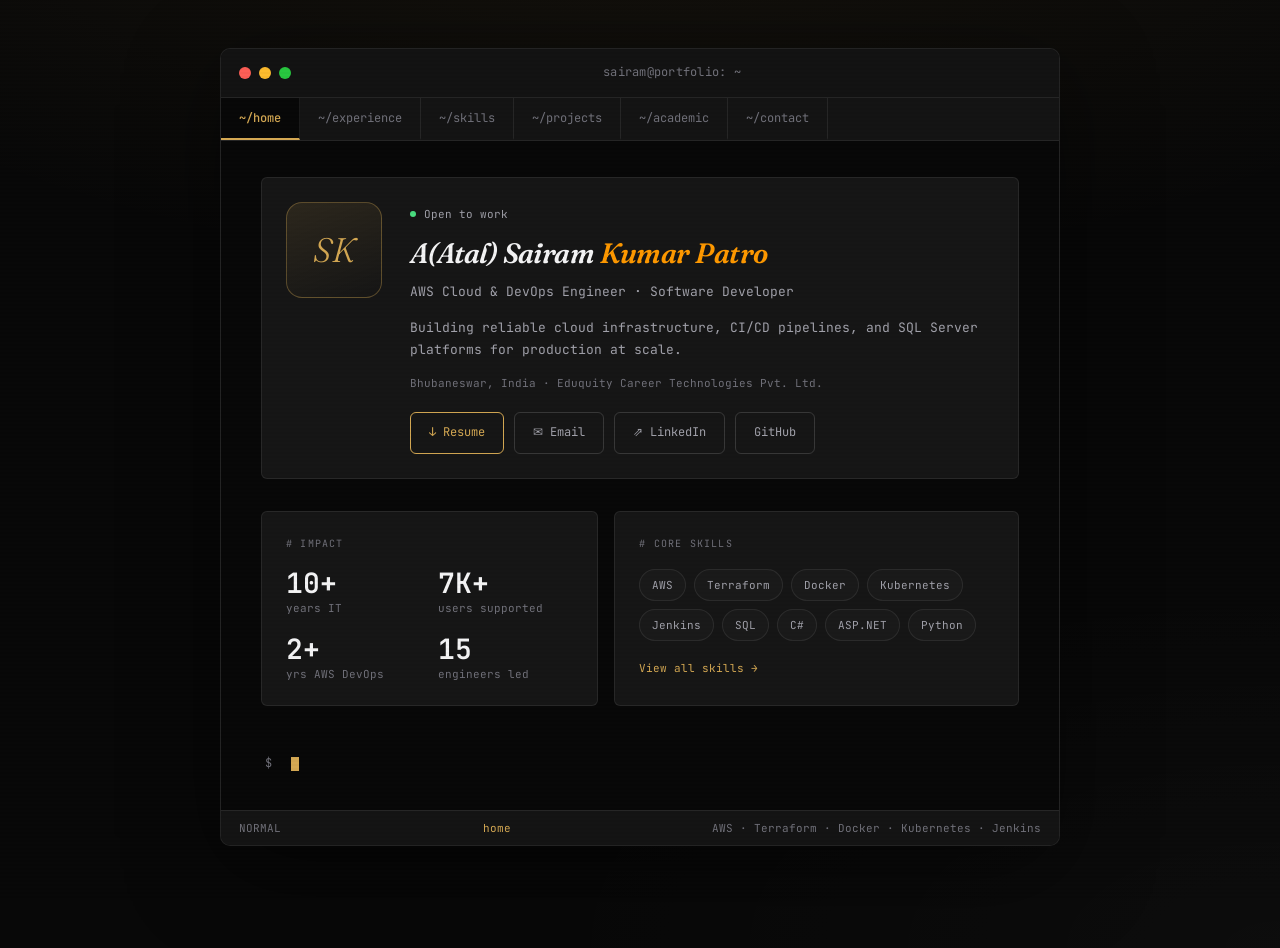
==== commit 6f185b01: "Updated portfolio design" ====
--- a/index.html
+++ b/index.html
@@ -172,7 +172,7 @@
                 <span class="home-chip">Docker</span>
                 <span class="home-chip">Kubernetes</span>
                 <span class="home-chip">Jenkins</span>
-                <span class="home-chip">SQL Server</span>
+                <span class="home-chip">SQL</span>
                 <span class="home-chip">C#</span>
                 <span class="home-chip">ASP.NET</span>
                 <span class="home-chip">Python</span>
